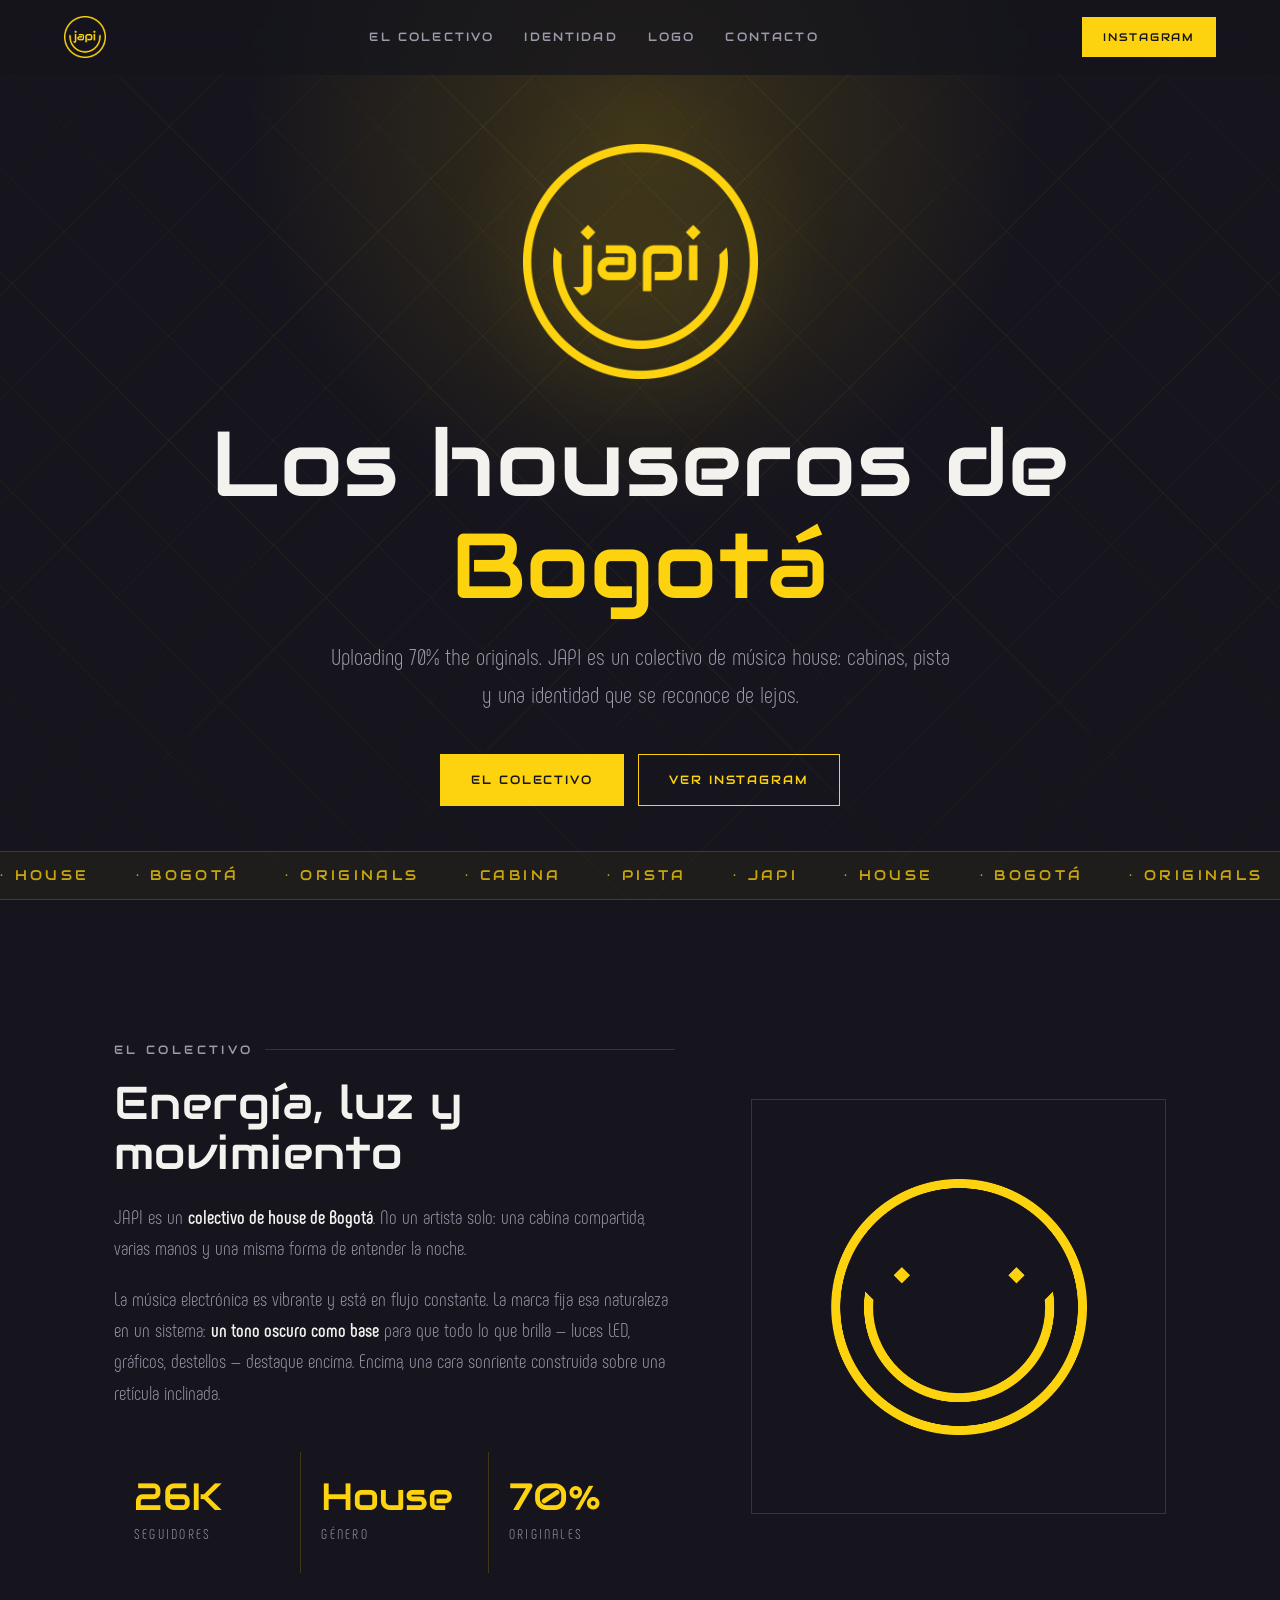
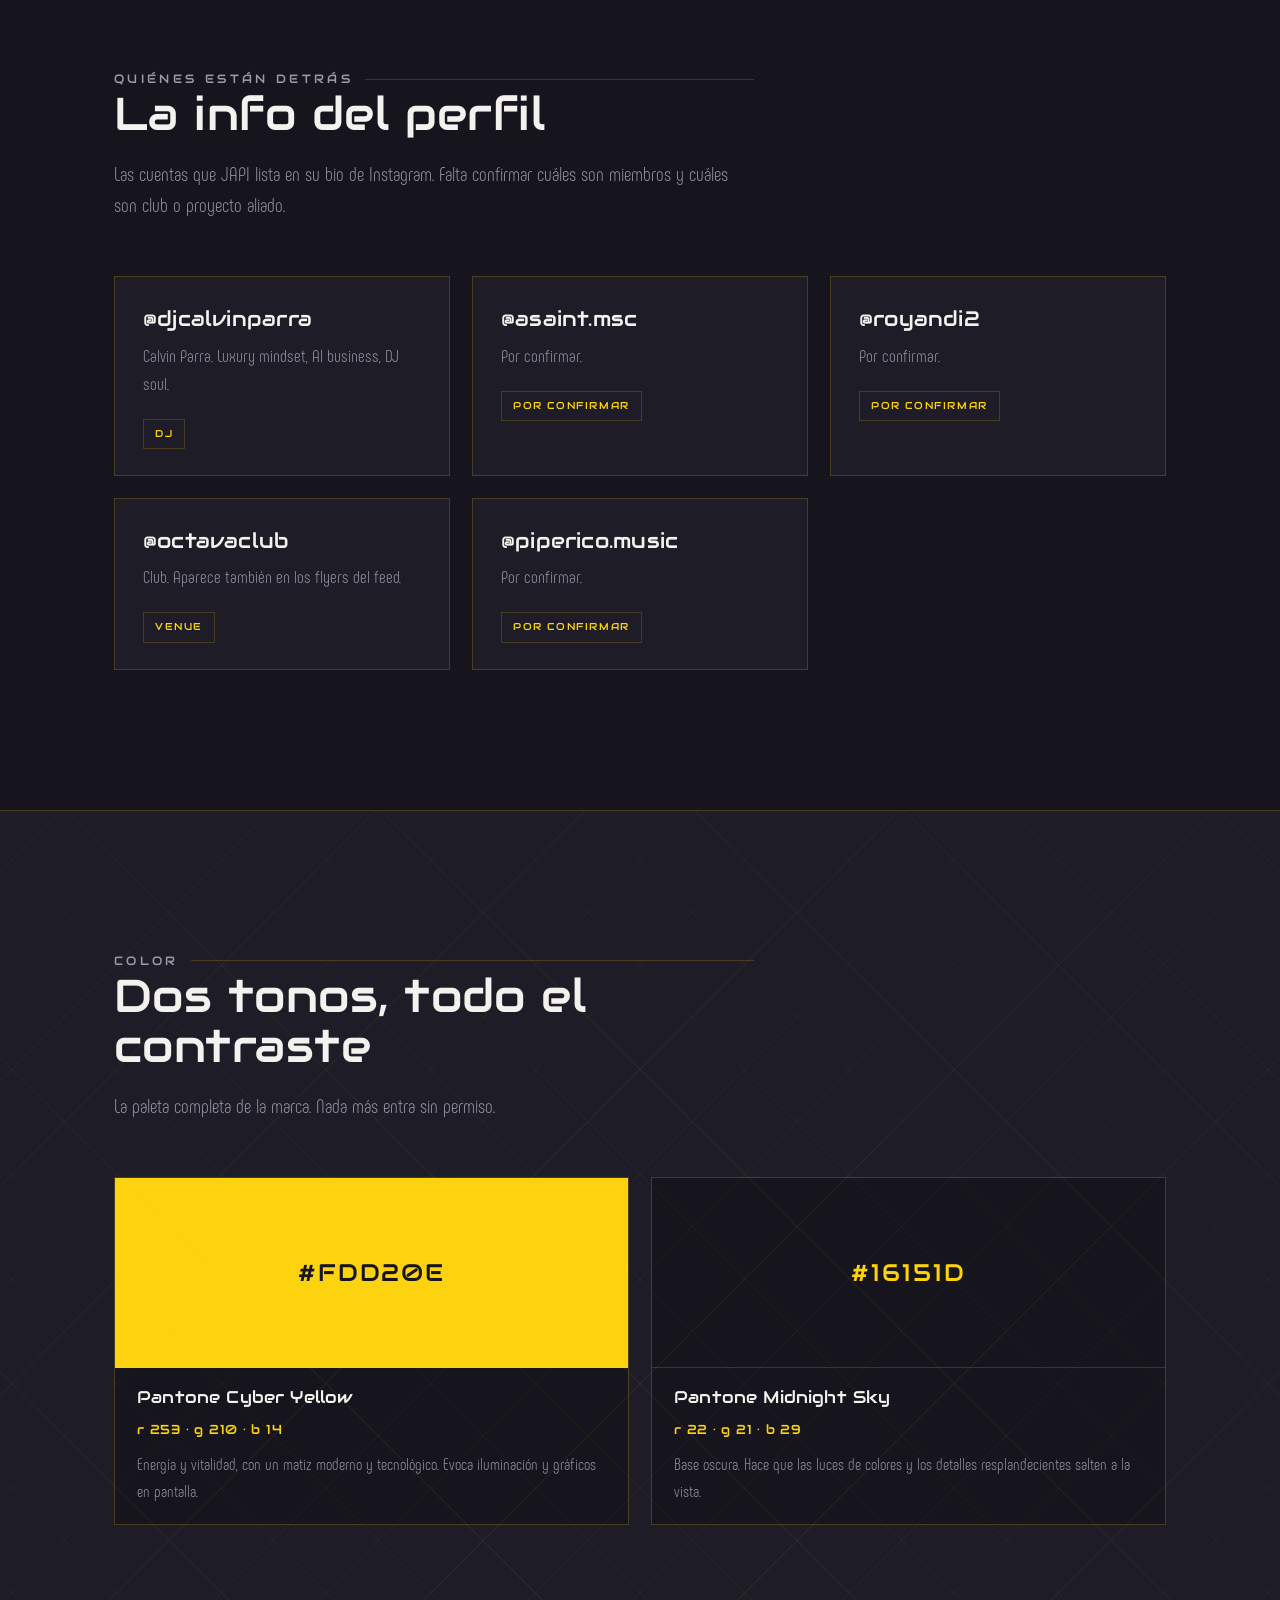
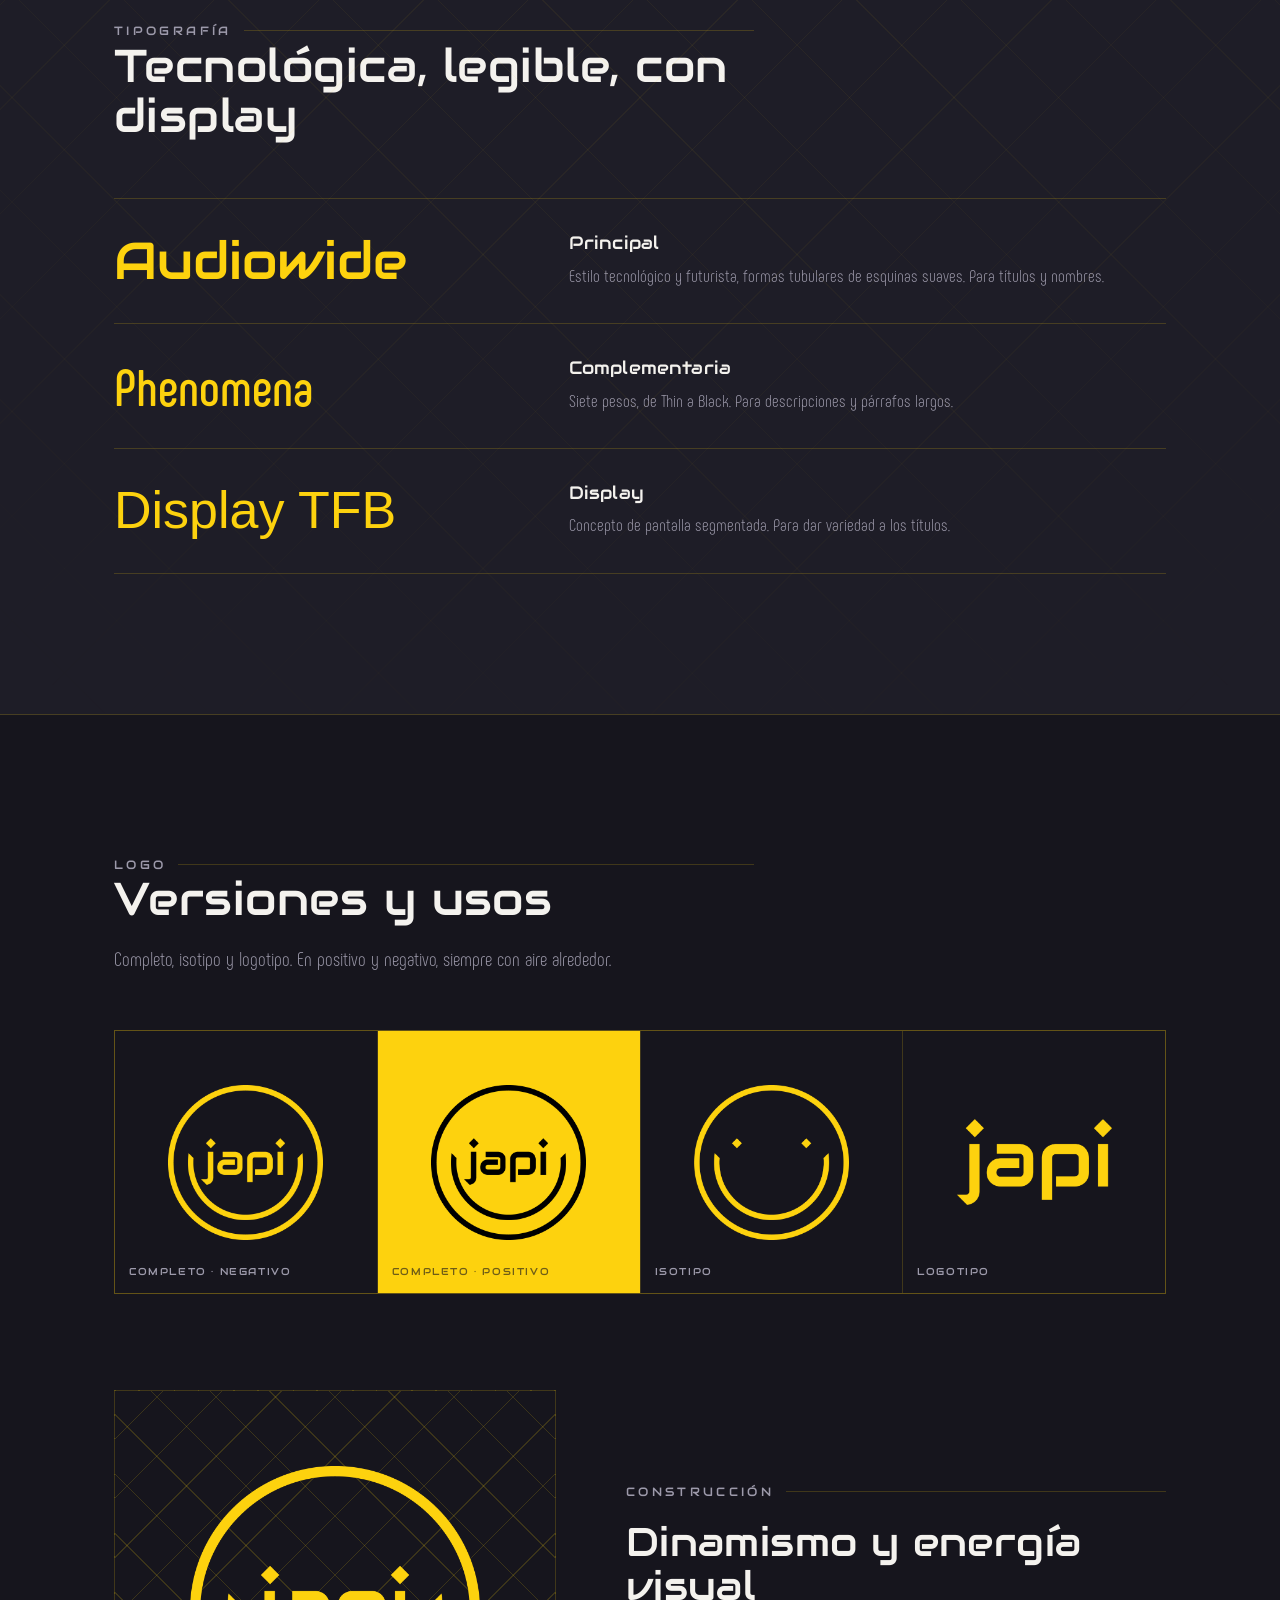
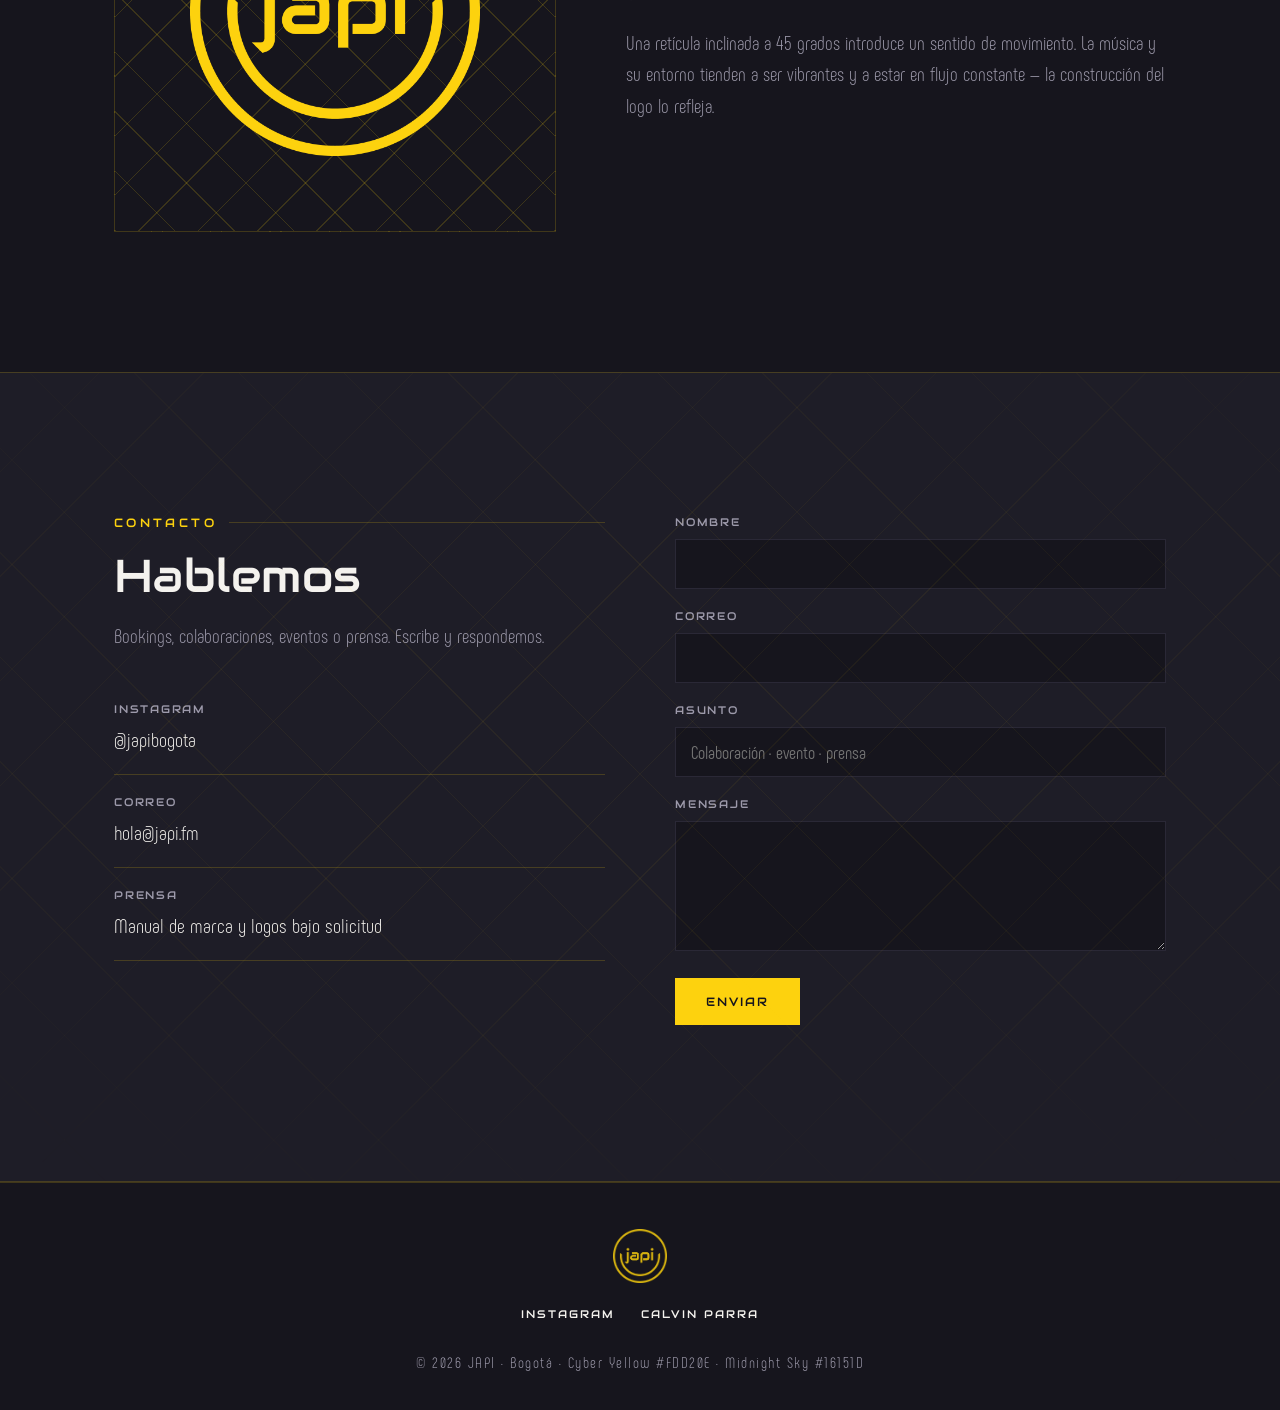
==== index.html @ d548ff66 "feat: webs de JAPI y Calvin Parra, con kit de marca JAPI: sitio del colectivo de house de Bogota, co" ====
<!DOCTYPE html>
<html lang="es">
<head>
<meta charset="utf-8">
<meta name="viewport" content="width=device-width, initial-scale=1">
<title>JAPI — los houseros de Bogotá</title>
<meta name="description" content="JAPI. Los houseros de Bogotá. Colectivo de música house: sonido, identidad y noche.">
<meta name="theme-color" content="#16151d">
<meta property="og:title" content="JAPI — los houseros de Bogotá">
<meta property="og:description" content="Colectivo de música house de Bogotá. Uploading 70% the originals.">
<meta property="og:image" content="assets/img/japi-redes.png">
<link rel="icon" href="assets/img/japi-redes.png">
<link rel="stylesheet" href="assets/css/japi.css">
</head>
<body>

<nav class="nav" id="nav">
  <a href="#top" aria-label="JAPI, inicio">
    <img src="assets/img/japi-completo-amarillo.png" alt="JAPI">
  </a>
  <ul id="menu">
    <li><a href="#colectivo">El colectivo</a></li>
    <li><a href="#identidad">Identidad</a></li>
    <li><a href="#logo">Logo</a></li>
    <li><a href="#contacto">Contacto</a></li>
  </ul>
  <a href="https://www.instagram.com/japibogota/" class="btn btn-solid" target="_blank" rel="noopener">Instagram</a>
  <button class="nav-toggle" id="navToggle" aria-label="Abrir menú" aria-expanded="false">≡</button>
</nav>

<header class="hero" id="top">
  <div class="hero-glow"></div>
  <div class="grid45"></div>
  <div class="hero-inner">
    <img class="mark" src="assets/img/japi-completo-amarillo.png" alt="Logo JAPI">
    <h1>Los houseros de <span>Bogotá</span></h1>
    <p>Uploading 70% the originals. JAPI es un colectivo de música house: cabinas, pista y una identidad que se reconoce de lejos.</p>
    <div class="hero-cta">
      <a href="#colectivo" class="btn btn-solid">El colectivo</a>
      <a href="https://www.instagram.com/japibogota/" class="btn" target="_blank" rel="noopener">Ver Instagram</a>
    </div>
  </div>
  <div class="ticker" aria-hidden="true">
    <div class="ticker-track">
      <span>· house</span><span>· bogotá</span><span>· originals</span><span>· cabina</span><span>· pista</span><span>· japi</span>
      <span>· house</span><span>· bogotá</span><span>· originals</span><span>· cabina</span><span>· pista</span><span>· japi</span>
    </div>
  </div>
</header>

<main>

<section id="colectivo">
  <div class="wrap about">
    <div class="reveal">
      <p class="eyebrow">El colectivo</p>
      <h2 style="font-size:clamp(28px,4.6vw,46px);margin-bottom:22px">Energía, luz y movimiento</h2>
      <p>JAPI es un <strong>colectivo de house de Bogotá</strong>. No un artista solo: una cabina compartida, varias manos y una misma forma de entender la noche.</p>
      <p>La música electrónica es vibrante y está en flujo constante. La marca fija esa naturaleza en un sistema: <strong>un tono oscuro como base</strong> para que todo lo que brilla — luces LED, gráficos, destellos — destaque encima. Encima, una cara sonriente construida sobre una retícula inclinada.</p>
      <div class="stats">
        <div><span class="n">26K</span><span class="l">Seguidores</span></div>
        <div><span class="n">House</span><span class="l">Género</span></div>
        <div><span class="n">70%</span><span class="l">Originales</span></div>
      </div>
    </div>
    <div class="about-visual reveal">
      <img src="assets/img/japi-cara-amarillo.png" alt="Isotipo JAPI">
    </div>
  </div>

  <div class="wrap" style="margin-top:clamp(56px,9vw,96px)">
    <div class="section-head reveal">
      <p class="eyebrow">Quiénes están detrás</p>
      <h2>La info del perfil</h2>
      <p>Las cuentas que JAPI lista en su bio de Instagram. Falta confirmar cuáles son miembros y cuáles son club o proyecto aliado.</p>
    </div>
    <div class="sets reveal">
      <a class="set-card" href="https://www.instagram.com/djcalvinparra/" target="_blank" rel="noopener">
        <h3>@djcalvinparra</h3>
        <p>Calvin Parra. Luxury mindset, AI business, DJ soul.</p>
        <div class="tags"><span class="tag">DJ</span></div>
      </a>
      <a class="set-card" href="https://www.instagram.com/asaint.msc/" target="_blank" rel="noopener">
        <h3>@asaint.msc</h3>
        <p>Por confirmar.</p>
        <div class="tags"><span class="tag">Por confirmar</span></div>
      </a>
      <a class="set-card" href="https://www.instagram.com/royandi2/" target="_blank" rel="noopener">
        <h3>@royandi2</h3>
        <p>Por confirmar.</p>
        <div class="tags"><span class="tag">Por confirmar</span></div>
      </a>
      <a class="set-card" href="https://www.instagram.com/octavaclub/" target="_blank" rel="noopener">
        <h3>@octavaclub</h3>
        <p>Club. Aparece también en los flyers del feed.</p>
        <div class="tags"><span class="tag">Venue</span></div>
      </a>
      <a class="set-card" href="https://www.instagram.com/piperico.music/" target="_blank" rel="noopener">
        <h3>@piperico.music</h3>
        <p>Por confirmar.</p>
        <div class="tags"><span class="tag">Por confirmar</span></div>
      </a>
    </div>
  </div>
</section>

<section id="identidad" class="alt">
  <div class="grid45"></div>
  <div class="wrap">
    <div class="section-head reveal">
      <p class="eyebrow">Color</p>
      <h2>Dos tonos, todo el contraste</h2>
      <p>La paleta completa de la marca. Nada más entra sin permiso.</p>
    </div>
    <div class="swatches reveal">
      <article class="swatch">
        <div class="chip" style="background:#fdd20e">
          <span style="color:#16151d">#FDD20E</span>
        </div>
        <div class="meta">
          <h3>Pantone Cyber Yellow</h3>
          <p><code>r 253 · g 210 · b 14</code></p>
          <p style="margin-top:10px">Energía y vitalidad, con un matiz moderno y tecnológico. Evoca iluminación y gráficos en pantalla.</p>
        </div>
      </article>
      <article class="swatch">
        <div class="chip" style="background:#16151d;border-bottom:1px solid rgba(253,210,14,.18)">
          <span style="color:#fdd20e">#16151D</span>
        </div>
        <div class="meta">
          <h3>Pantone Midnight Sky</h3>
          <p><code>r 22 · g 21 · b 29</code></p>
          <p style="margin-top:10px">Base oscura. Hace que las luces de colores y los detalles resplandecientes salten a la vista.</p>
        </div>
      </article>
    </div>

    <div class="section-head reveal" style="margin-top:96px">
      <p class="eyebrow">Tipografía</p>
      <h2>Tecnológica, legible, con display</h2>
    </div>
    <div class="reveal">
      <div class="type-row">
        <div class="sample f-audiowide">Audiowide</div>
        <div>
          <h3>Principal</h3>
          <p>Estilo tecnológico y futurista, formas tubulares de esquinas suaves. Para títulos y nombres.</p>
        </div>
      </div>
      <div class="type-row">
        <div class="sample f-phenomena">Phenomena</div>
        <div>
          <h3>Complementaria</h3>
          <p>Siete pesos, de Thin a Black. Para descripciones y párrafos largos.</p>
        </div>
      </div>
      <div class="type-row">
        <div class="sample f-display">Display TFB</div>
        <div>
          <h3>Display</h3>
          <p>Concepto de pantalla segmentada. Para dar variedad a los títulos.</p>
        </div>
      </div>
    </div>
  </div>
</section>

<section id="logo">
  <div class="wrap">
    <div class="section-head reveal">
      <p class="eyebrow">Logo</p>
      <h2>Versiones y usos</h2>
      <p>Completo, isotipo y logotipo. En positivo y negativo, siempre con aire alrededor.</p>
    </div>
    <div class="logos reveal">
      <div class="logo-cell"><img src="assets/img/japi-completo-amarillo.png" alt="Logo completo en amarillo"><b>Completo · negativo</b></div>
      <div class="logo-cell pos"><img src="assets/img/japi-completo-negro.png" alt="Logo completo en negro"><b>Completo · positivo</b></div>
      <div class="logo-cell"><img src="assets/img/japi-cara-amarillo.png" alt="Isotipo JAPI"><b>Isotipo</b></div>
      <div class="logo-cell"><img src="assets/img/japi-letra-amarillo.png" alt="Logotipo JAPI"><b>Logotipo</b></div>
    </div>

    <div class="build reveal" style="margin-top:96px">
      <div class="build-canvas">
        <img src="assets/img/japi-completo-amarillo.png" alt="Logo JAPI sobre la retícula de construcción">
      </div>
      <div>
        <p class="eyebrow">Construcción</p>
        <h2 style="font-size:clamp(26px,4vw,40px);margin-bottom:18px">Dinamismo y energía visual</h2>
        <p>Una retícula inclinada a 45 grados introduce un sentido de movimiento. La música y su entorno tienden a ser vibrantes y a estar en flujo constante — la construcción del logo lo refleja.</p>
      </div>
    </div>
  </div>
</section>

<section id="contacto" class="alt">
  <div class="grid45"></div>
  <div class="wrap booking">
    <div class="reveal">
      <p class="eyebrow">Contacto</p>
      <h2 style="font-size:clamp(28px,4.6vw,46px);margin-bottom:18px">Hablemos</h2>
      <p style="color:var(--text-dim)">Bookings, colaboraciones, eventos o prensa. Escribe y respondemos.</p>
      <ul class="contact-list" style="margin-top:30px">
        <li><span>Instagram</span><a href="https://www.instagram.com/japibogota/" target="_blank" rel="noopener">@japibogota</a></li>
        <li><span>Correo</span><a href="mailto:hola@japi.fm">hola@japi.fm</a></li>
        <li><span>Prensa</span><p>Manual de marca y logos bajo solicitud</p></li>
      </ul>
    </div>
    <form class="reveal" id="bookingForm" novalidate>
      <div class="field">
        <label for="n">Nombre</label>
        <input id="n" name="nombre" type="text" required>
      </div>
      <div class="field">
        <label for="e">Correo</label>
        <input id="e" name="correo" type="email" required>
      </div>
      <div class="field">
        <label for="a">Asunto</label>
        <input id="a" name="asunto" type="text" placeholder="Colaboración · evento · prensa">
      </div>
      <div class="field">
        <label for="m">Mensaje</label>
        <textarea id="m" name="mensaje"></textarea>
      </div>
      <button type="submit" class="btn btn-solid">Enviar</button>
      <p id="formNote" style="color:var(--text-dim);font-size:16px;margin-top:14px"></p>
    </form>
  </div>
</section>

</main>

<footer>
  <div class="wrap">
    <img src="assets/img/japi-completo-amarillo.png" alt="JAPI">
    <div class="socials">
      <a href="https://www.instagram.com/japibogota/" target="_blank" rel="noopener">Instagram</a>
      <a href="calvin/">Calvin Parra</a>
    </div>
    <small>© 2026 JAPI · Bogotá · Cyber Yellow #FDD20E · Midnight Sky #16151D</small>
  </div>
</footer>

<script>
const nav = document.getElementById('nav');
const menu = document.getElementById('menu');
const toggle = document.getElementById('navToggle');

addEventListener('scroll', () => {
  nav.classList.toggle('scrolled', scrollY > 20);
}, { passive: true });

toggle.addEventListener('click', () => {
  const open = menu.classList.toggle('open');
  toggle.setAttribute('aria-expanded', String(open));
});

menu.addEventListener('click', e => {
  if (e.target.tagName === 'A') {
    menu.classList.remove('open');
    toggle.setAttribute('aria-expanded', 'false');
  }
});

const io = new IntersectionObserver(entries => {
  entries.forEach(entry => {
    if (entry.isIntersecting) {
      entry.target.classList.add('in');
      io.unobserve(entry.target);
    }
  });
}, { threshold: 0.12 });

document.querySelectorAll('.reveal').forEach((el, i) => {
  el.style.transitionDelay = (i % 3) * 90 + 'ms';
  io.observe(el);
});

document.getElementById('bookingForm').addEventListener('submit', e => {
  e.preventDefault();
  document.getElementById('formNote').textContent =
    'El formulario todavía no está conectado a un backend.';
});
</script>

</body>
</html>
---- assets/css/japi.css ----
@font-face {
  font-family: "Audiowide";
  src: url("../fonts/Audiowide-Regular.ttf") format("truetype");
  font-weight: 400;
  font-display: swap;
}
@font-face {
  font-family: "Phenomena";
  src: url("../fonts/Phenomena-Light.otf") format("opentype");
  font-weight: 300;
  font-display: swap;
}
@font-face {
  font-family: "Phenomena";
  src: url("../fonts/Phenomena-Regular.otf") format("opentype");
  font-weight: 400;
  font-display: swap;
}
@font-face {
  font-family: "Phenomena";
  src: url("../fonts/Phenomena-Bold.otf") format("opentype");
  font-weight: 700;
  font-display: swap;
}
@font-face {
  font-family: "Phenomena";
  src: url("../fonts/Phenomena-Black.otf") format("opentype");
  font-weight: 900;
  font-display: swap;
}
@font-face {
  font-family: "Display TFB";
  src: url("../fonts/digital display tfb.ttf") format("truetype");
  font-weight: 400;
  font-display: swap;
}

:root {
  --yellow: #fdd20e;
  --yellow-dim: #c9a70b;
  --midnight: #16151d;
  --midnight-2: #1e1d27;
  --midnight-3: #2a2836;
  --line: rgba(253, 210, 14, 0.18);
  --text: #f4f2ee;
  --text-dim: #9d9aab;
  --maxw: 1180px;
  --gut: clamp(20px, 5vw, 64px);
}

*,
*::before,
*::after {
  box-sizing: border-box;
}

html {
  scroll-behavior: smooth;
}

body {
  margin: 0;
  background: var(--midnight);
  color: var(--text);
  font-family: "Phenomena", system-ui, sans-serif;
  font-weight: 300;
  font-size: 19px;
  line-height: 1.65;
  -webkit-font-smoothing: antialiased;
  overflow-x: hidden;
}

h1,
h2,
h3,
.mono {
  font-family: "Audiowide", system-ui, sans-serif;
  font-weight: 400;
  letter-spacing: 0.01em;
  line-height: 1.1;
  margin: 0;
}

a {
  color: inherit;
  text-decoration: none;
}

img {
  max-width: 100%;
  display: block;
}

.wrap {
  max-width: var(--maxw);
  margin-inline: auto;
  padding-inline: var(--gut);
}

.eyebrow {
  font-family: "Audiowide", sans-serif;
  font-size: 12px;
  letter-spacing: 0.28em;
  text-transform: uppercase;
  color: var(--yellow);
  margin: 0 0 18px;
  display: flex;
  align-items: center;
  gap: 12px;
}

.eyebrow::after {
  content: "";
  flex: 1;
  height: 1px;
  background: var(--line);
}

/* --- retícula a 45°, del manual de marca --- */
.grid45 {
  position: absolute;
  inset: 0;
  pointer-events: none;
  background-image: repeating-linear-gradient(
      45deg,
      rgba(253, 210, 14, 0.05) 0 1px,
      transparent 1px 74px
    ),
    repeating-linear-gradient(
      -45deg,
      rgba(253, 210, 14, 0.05) 0 1px,
      transparent 1px 74px
    );
  mask-image: radial-gradient(ellipse 90% 70% at 50% 40%, #000 30%, transparent 100%);
}

/* --- nav --- */
.nav {
  position: fixed;
  top: 0;
  left: 0;
  right: 0;
  z-index: 50;
  display: flex;
  align-items: center;
  justify-content: space-between;
  gap: 24px;
  padding: 16px var(--gut);
  background: rgba(22, 21, 29, 0.72);
  backdrop-filter: blur(14px);
  border-bottom: 1px solid transparent;
  transition: border-color 0.3s, background 0.3s;
}

.nav.scrolled {
  border-bottom-color: var(--line);
  background: rgba(22, 21, 29, 0.92);
}

.nav img {
  height: 42px;
  width: auto;
}

.nav ul {
  display: flex;
  gap: 30px;
  list-style: none;
  margin: 0;
  padding: 0;
  font-family: "Audiowide", sans-serif;
  font-size: 12px;
  letter-spacing: 0.18em;
  text-transform: uppercase;
}

.nav ul a {
  color: var(--text-dim);
  padding: 6px 0;
  border-bottom: 1px solid transparent;
  transition: color 0.2s, border-color 0.2s;
}

.nav ul a:hover {
  color: var(--yellow);
  border-bottom-color: var(--yellow);
}

.nav .btn {
  padding: 10px 20px;
  font-size: 11px;
}

.nav-toggle {
  display: none;
  background: none;
  border: 1px solid var(--line);
  color: var(--yellow);
  width: 42px;
  height: 42px;
  border-radius: 2px;
  font-size: 18px;
  cursor: pointer;
}

/* --- botones --- */
.btn {
  display: inline-block;
  font-family: "Audiowide", sans-serif;
  font-size: 12px;
  letter-spacing: 0.16em;
  text-transform: uppercase;
  padding: 15px 30px;
  border: 1px solid var(--yellow);
  color: var(--yellow);
  background: transparent;
  cursor: pointer;
  transition: background 0.22s, color 0.22s;
}

.btn:hover {
  background: var(--yellow);
  color: var(--midnight);
}

.btn-solid {
  background: var(--yellow);
  color: var(--midnight);
}

.btn-solid:hover {
  background: transparent;
  color: var(--yellow);
}

/* --- hero --- */
.hero {
  position: relative;
  min-height: 100svh;
  display: grid;
  place-items: center;
  text-align: center;
  padding: 140px var(--gut) 90px;
  overflow: hidden;
}

.hero-glow {
  position: absolute;
  width: 900px;
  height: 900px;
  top: -320px;
  left: 50%;
  transform: translateX(-50%);
  background: radial-gradient(circle, rgba(253, 210, 14, 0.16), transparent 62%);
  pointer-events: none;
}

.hero-inner {
  position: relative;
  max-width: 900px;
}

.hero img.mark {
  width: clamp(150px, 24vw, 235px);
  margin: 0 auto 34px;
  filter: drop-shadow(0 0 46px rgba(253, 210, 14, 0.35));
}

.hero h1 {
  font-size: clamp(38px, 8.5vw, 92px);
  margin-bottom: 22px;
}

.hero h1 span {
  color: var(--yellow);
}

.hero p {
  color: var(--text-dim);
  font-size: clamp(18px, 2.2vw, 23px);
  max-width: 620px;
  margin: 0 auto 40px;
}

.hero-cta {
  display: flex;
  gap: 14px;
  justify-content: center;
  flex-wrap: wrap;
}

.ticker {
  position: absolute;
  bottom: 0;
  left: 0;
  right: 0;
  border-top: 1px solid var(--line);
  border-bottom: 1px solid var(--line);
  background: rgba(253, 210, 14, 0.04);
  overflow: hidden;
  padding: 12px 0;
}

.ticker-track {
  display: flex;
  gap: 46px;
  width: max-content;
  animation: slide 26s linear infinite;
  font-family: "Display TFB", "Audiowide", sans-serif;
  font-size: 14px;
  letter-spacing: 0.24em;
  text-transform: uppercase;
  color: var(--yellow-dim);
  white-space: nowrap;
}

@keyframes slide {
  to {
    transform: translateX(-50%);
  }
}

@media (prefers-reduced-motion: reduce) {
  .ticker-track {
    animation: none;
  }
}

/* --- secciones --- */
section {
  position: relative;
  padding: clamp(80px, 12vw, 140px) 0;
}

.section-head {
  max-width: 640px;
  margin-bottom: 56px;
}

.section-head h2 {
  font-size: clamp(28px, 4.6vw, 46px);
  margin-bottom: 18px;
}

.section-head p {
  color: var(--text-dim);
  margin: 0;
}

.alt {
  background: var(--midnight-2);
  border-block: 1px solid var(--line);
}

/* --- sobre --- */
.about {
  display: grid;
  grid-template-columns: 1.15fr 0.85fr;
  gap: clamp(32px, 6vw, 76px);
  align-items: center;
}

.about p {
  color: var(--text-dim);
}

.about p strong {
  color: var(--text);
  font-weight: 700;
}

.about-visual {
  position: relative;
  aspect-ratio: 1;
  display: grid;
  place-items: center;
  border: 1px solid var(--line);
}

.about-visual img {
  width: 62%;
  animation: spin 34s linear infinite;
}

@keyframes spin {
  to {
    transform: rotate(360deg);
  }
}

@media (prefers-reduced-motion: reduce) {
  .about-visual img {
    animation: none;
  }
}

.stats {
  display: grid;
  grid-template-columns: repeat(3, 1fr);
  gap: 1px;
  background: var(--line);
  margin-top: 44px;
}

.stats div {
  background: var(--midnight);
  padding: 26px 20px;
}

.stats .n {
  font-family: "Audiowide", sans-serif;
  font-size: clamp(26px, 4vw, 38px);
  color: var(--yellow);
  display: block;
  line-height: 1;
}

.stats .l {
  font-size: 14px;
  letter-spacing: 0.16em;
  text-transform: uppercase;
  color: var(--text-dim);
}

/* --- sets --- */
.sets {
  display: grid;
  grid-template-columns: repeat(auto-fit, minmax(280px, 1fr));
  gap: 22px;
}

.set-card {
  display: block;
  position: relative;
  border: 1px solid var(--line);
  background: var(--midnight-2);
  padding: 30px 28px 26px;
  overflow: hidden;
  transition: transform 0.25s, border-color 0.25s;
}

.set-card:hover {
  transform: translateY(-6px);
  border-color: var(--yellow);
}

.set-card .num {
  font-family: "Display TFB", "Audiowide", sans-serif;
  font-size: 62px;
  color: rgba(253, 210, 14, 0.14);
  position: absolute;
  top: 8px;
  right: 18px;
  line-height: 1;
}

.set-card h3 {
  font-size: 21px;
  margin-bottom: 10px;
}

.set-card p {
  color: var(--text-dim);
  font-size: 17px;
  margin: 0 0 22px;
}

.tags {
  display: flex;
  gap: 8px;
  flex-wrap: wrap;
}

.tag {
  font-family: "Audiowide", sans-serif;
  font-size: 10px;
  letter-spacing: 0.16em;
  text-transform: uppercase;
  color: var(--yellow);
  border: 1px solid var(--line);
  padding: 6px 11px;
}

/* --- fechas --- */
.date-row {
  display: grid;
  grid-template-columns: 120px 1fr auto;
  gap: 28px;
  align-items: center;
  padding: 26px 0;
  border-bottom: 1px solid var(--line);
  transition: padding-inline 0.25s, background 0.25s;
}

.date-row:first-child {
  border-top: 1px solid var(--line);
}

.date-row:hover {
  background: rgba(253, 210, 14, 0.04);
  padding-inline: 14px;
}

.date-when {
  font-family: "Audiowide", sans-serif;
  color: var(--yellow);
  font-size: 15px;
  letter-spacing: 0.08em;
}

.date-what h3 {
  font-size: 20px;
  margin-bottom: 5px;
}

.date-what span {
  color: var(--text-dim);
  font-size: 16px;
  letter-spacing: 0.08em;
  text-transform: uppercase;
}

.sold {
  font-family: "Audiowide", sans-serif;
  font-size: 11px;
  letter-spacing: 0.14em;
  text-transform: uppercase;
  color: var(--text-dim);
  border: 1px solid var(--midnight-3);
  padding: 12px 20px;
}

/* --- swatches de color --- */
.swatches {
  display: grid;
  grid-template-columns: repeat(auto-fit, minmax(260px, 1fr));
  gap: 22px;
}

.swatch {
  border: 1px solid var(--line);
  padding: 0;
  overflow: hidden;
}

.swatch .chip {
  height: 190px;
  display: grid;
  place-items: center;
}

.swatch .chip span {
  font-family: "Audiowide", sans-serif;
  font-size: 24px;
  letter-spacing: 0.08em;
}

.swatch .meta {
  padding: 20px 22px;
  background: var(--midnight);
}

.swatch .meta h3 {
  font-size: 17px;
  margin-bottom: 8px;
}

.swatch .meta p {
  color: var(--text-dim);
  font-size: 16px;
  margin: 0;
}

.swatch .meta code {
  font-family: "Audiowide", monospace;
  font-size: 13px;
  color: var(--yellow);
  letter-spacing: 0.06em;
}

/* --- tipografías --- */
.type-row {
  display: grid;
  grid-template-columns: 1fr 1.4fr;
  gap: 28px;
  align-items: center;
  padding: 34px 0;
  border-bottom: 1px solid var(--line);
}

.type-row:first-child {
  border-top: 1px solid var(--line);
}

.type-row .sample {
  font-size: clamp(30px, 5vw, 52px);
  line-height: 1.05;
  color: var(--yellow);
  word-break: break-word;
}

.f-audiowide {
  font-family: "Audiowide", sans-serif;
}

.f-phenomena {
  font-family: "Phenomena", sans-serif;
  font-weight: 700;
}

.f-display {
  font-family: "Display TFB", sans-serif;
}

.type-row h3 {
  font-size: 18px;
  margin-bottom: 8px;
}

.type-row p {
  color: var(--text-dim);
  font-size: 17px;
  margin: 0;
}

/* --- versiones del logo --- */
.logos {
  display: grid;
  grid-template-columns: repeat(auto-fit, minmax(200px, 1fr));
  gap: 1px;
  background: var(--line);
  border: 1px solid var(--line);
}

.logo-cell {
  background: var(--midnight);
  aspect-ratio: 1;
  display: grid;
  place-items: center;
  padding: 34px;
  position: relative;
}

.logo-cell.pos {
  background: var(--yellow);
}

.logo-cell img {
  width: 100%;
  max-width: 155px;
}

.logo-cell b {
  position: absolute;
  bottom: 12px;
  left: 14px;
  font-family: "Audiowide", sans-serif;
  font-weight: 400;
  font-size: 10px;
  letter-spacing: 0.16em;
  text-transform: uppercase;
  color: var(--text-dim);
}

.logo-cell.pos b {
  color: rgba(22, 21, 29, 0.62);
}

/* --- construcción 45° --- */
.build {
  display: grid;
  grid-template-columns: 0.9fr 1.1fr;
  gap: clamp(32px, 6vw, 70px);
  align-items: center;
}

.build-canvas {
  position: relative;
  aspect-ratio: 1;
  border: 1px solid var(--line);
  display: grid;
  place-items: center;
  background-image: repeating-linear-gradient(
      45deg,
      rgba(253, 210, 14, 0.16) 0 1px,
      transparent 1px 42px
    ),
    repeating-linear-gradient(
      -45deg,
      rgba(253, 210, 14, 0.16) 0 1px,
      transparent 1px 42px
    );
}

.build-canvas img {
  width: 66%;
}

.build p {
  color: var(--text-dim);
}

/* --- booking --- */
.booking {
  display: grid;
  grid-template-columns: 1fr 1fr;
  gap: clamp(32px, 6vw, 70px);
  align-items: start;
}

.field {
  margin-bottom: 18px;
}

.field label {
  display: block;
  font-family: "Audiowide", sans-serif;
  font-size: 11px;
  letter-spacing: 0.16em;
  text-transform: uppercase;
  color: var(--text-dim);
  margin-bottom: 8px;
}

.field input,
.field textarea {
  width: 100%;
  background: var(--midnight);
  border: 1px solid var(--midnight-3);
  color: var(--text);
  font-family: inherit;
  font-size: 18px;
  padding: 13px 15px;
  border-radius: 0;
  transition: border-color 0.2s;
}

.field input:focus,
.field textarea:focus {
  outline: none;
  border-color: var(--yellow);
}

.field textarea {
  min-height: 130px;
  resize: vertical;
}

.contact-list {
  list-style: none;
  padding: 0;
  margin: 0;
}

.contact-list li {
  padding: 18px 0;
  border-bottom: 1px solid var(--line);
}

.contact-list span {
  display: block;
  font-family: "Audiowide", sans-serif;
  font-size: 11px;
  letter-spacing: 0.16em;
  text-transform: uppercase;
  color: var(--text-dim);
  margin-bottom: 5px;
}

.contact-list a,
.contact-list p {
  font-size: 20px;
  margin: 0;
  color: var(--text);
}

.contact-list a:hover {
  color: var(--yellow);
}

/* --- footer --- */
footer {
  border-top: 1px solid var(--line);
  padding: 46px 0 34px;
  text-align: center;
}

footer img {
  height: 54px;
  width: auto;
  margin: 0 auto 22px;
  opacity: 0.85;
}

.socials {
  display: flex;
  justify-content: center;
  gap: 26px;
  font-family: "Audiowide", sans-serif;
  font-size: 11px;
  letter-spacing: 0.18em;
  text-transform: uppercase;
  margin-bottom: 22px;
}

.socials a:hover {
  color: var(--yellow);
}

footer small {
  color: var(--text-dim);
  font-size: 15px;
  letter-spacing: 0.1em;
}

/* --- reveal --- */
.reveal {
  opacity: 0;
  transform: translateY(26px);
  transition: opacity 0.7s ease, transform 0.7s ease;
}

.reveal.in {
  opacity: 1;
  transform: none;
}

@media (prefers-reduced-motion: reduce) {
  .reveal {
    opacity: 1;
    transform: none;
    transition: none;
  }
}

/* --- responsive --- */
@media (max-width: 900px) {
  .about,
  .booking {
    grid-template-columns: 1fr;
  }

  .about-visual {
    order: -1;
    max-width: 320px;
    margin-inline: auto;
  }

  .nav-toggle {
    display: block;
  }

  .nav ul {
    position: absolute;
    top: 100%;
    left: 0;
    right: 0;
    flex-direction: column;
    gap: 0;
    background: rgba(22, 21, 29, 0.97);
    border-bottom: 1px solid var(--line);
    padding: 10px var(--gut) 22px;
    display: none;
  }

  .nav ul.open {
    display: flex;
  }

  .nav ul a {
    display: block;
    padding: 14px 0;
  }

  .nav .btn {
    display: none;
  }

  .date-row {
    grid-template-columns: 1fr;
    gap: 10px;
  }

  .sold {
    justify-self: start;
  }
}
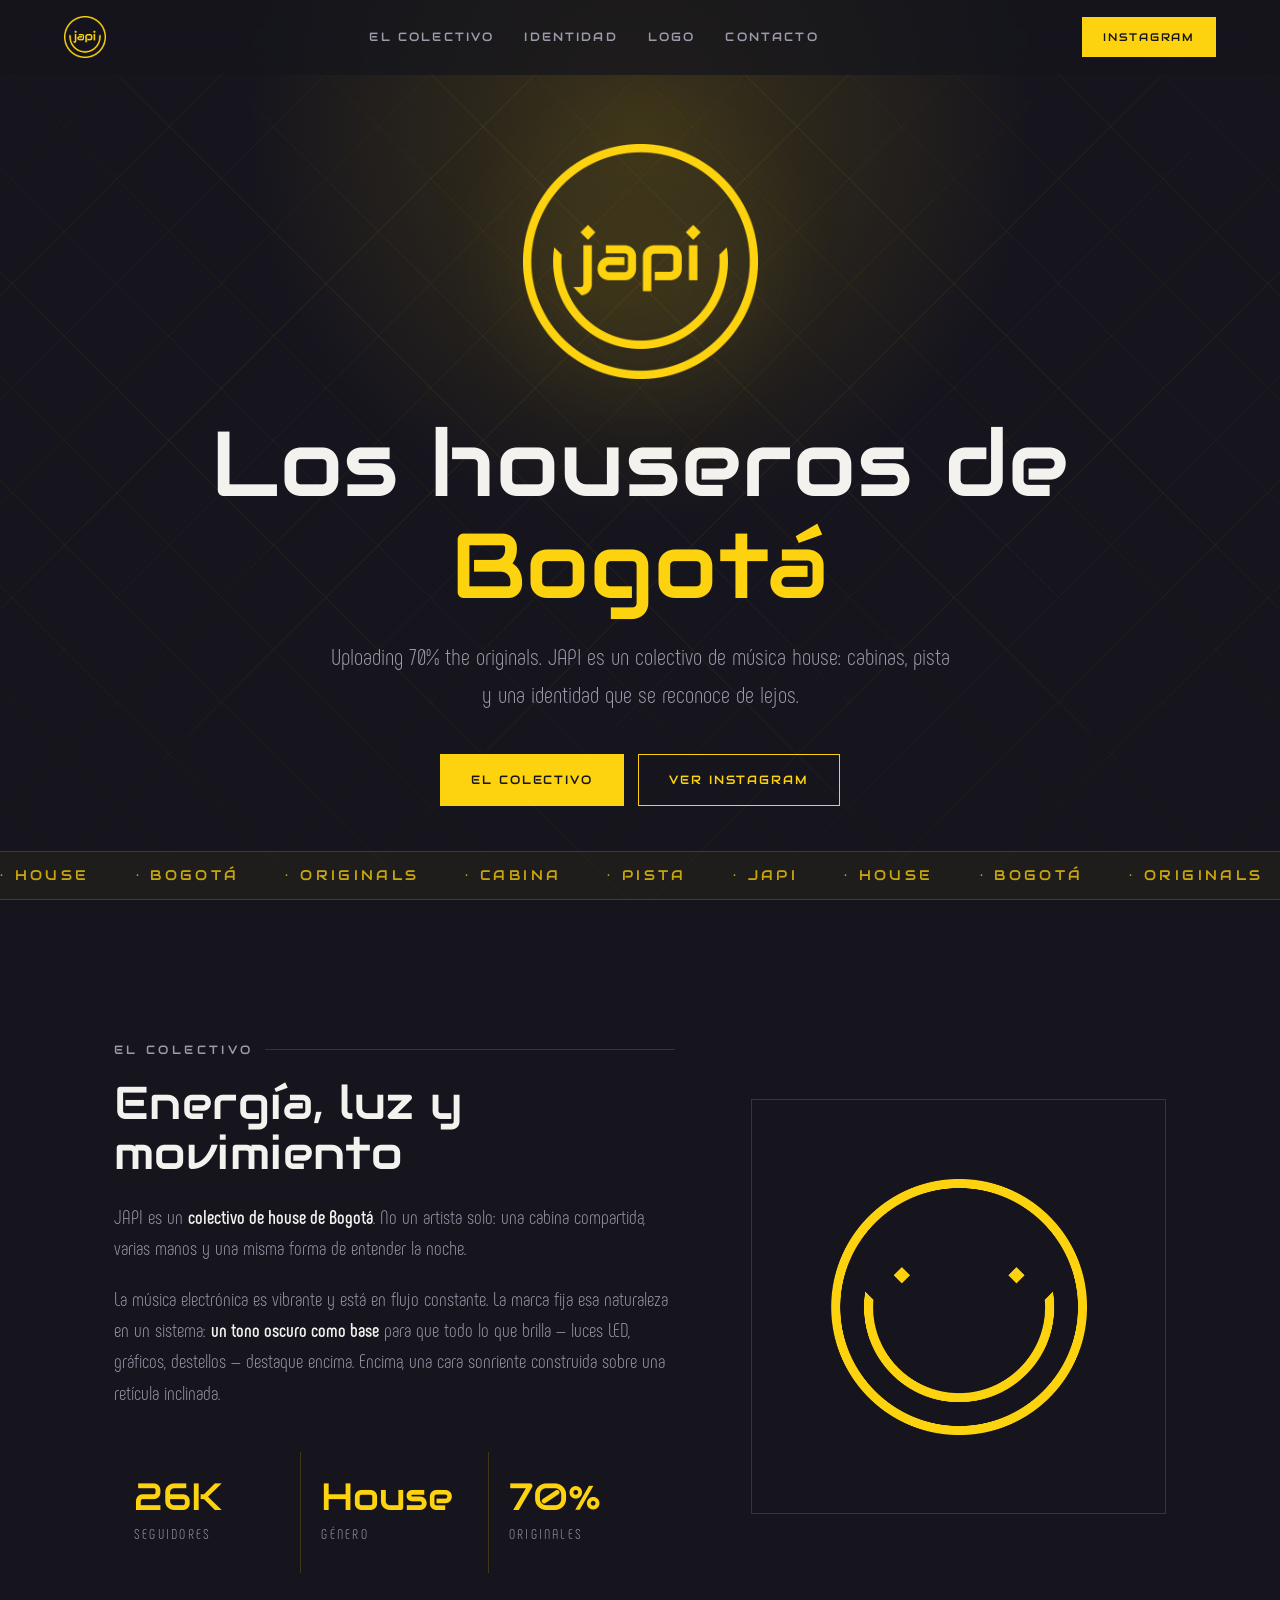
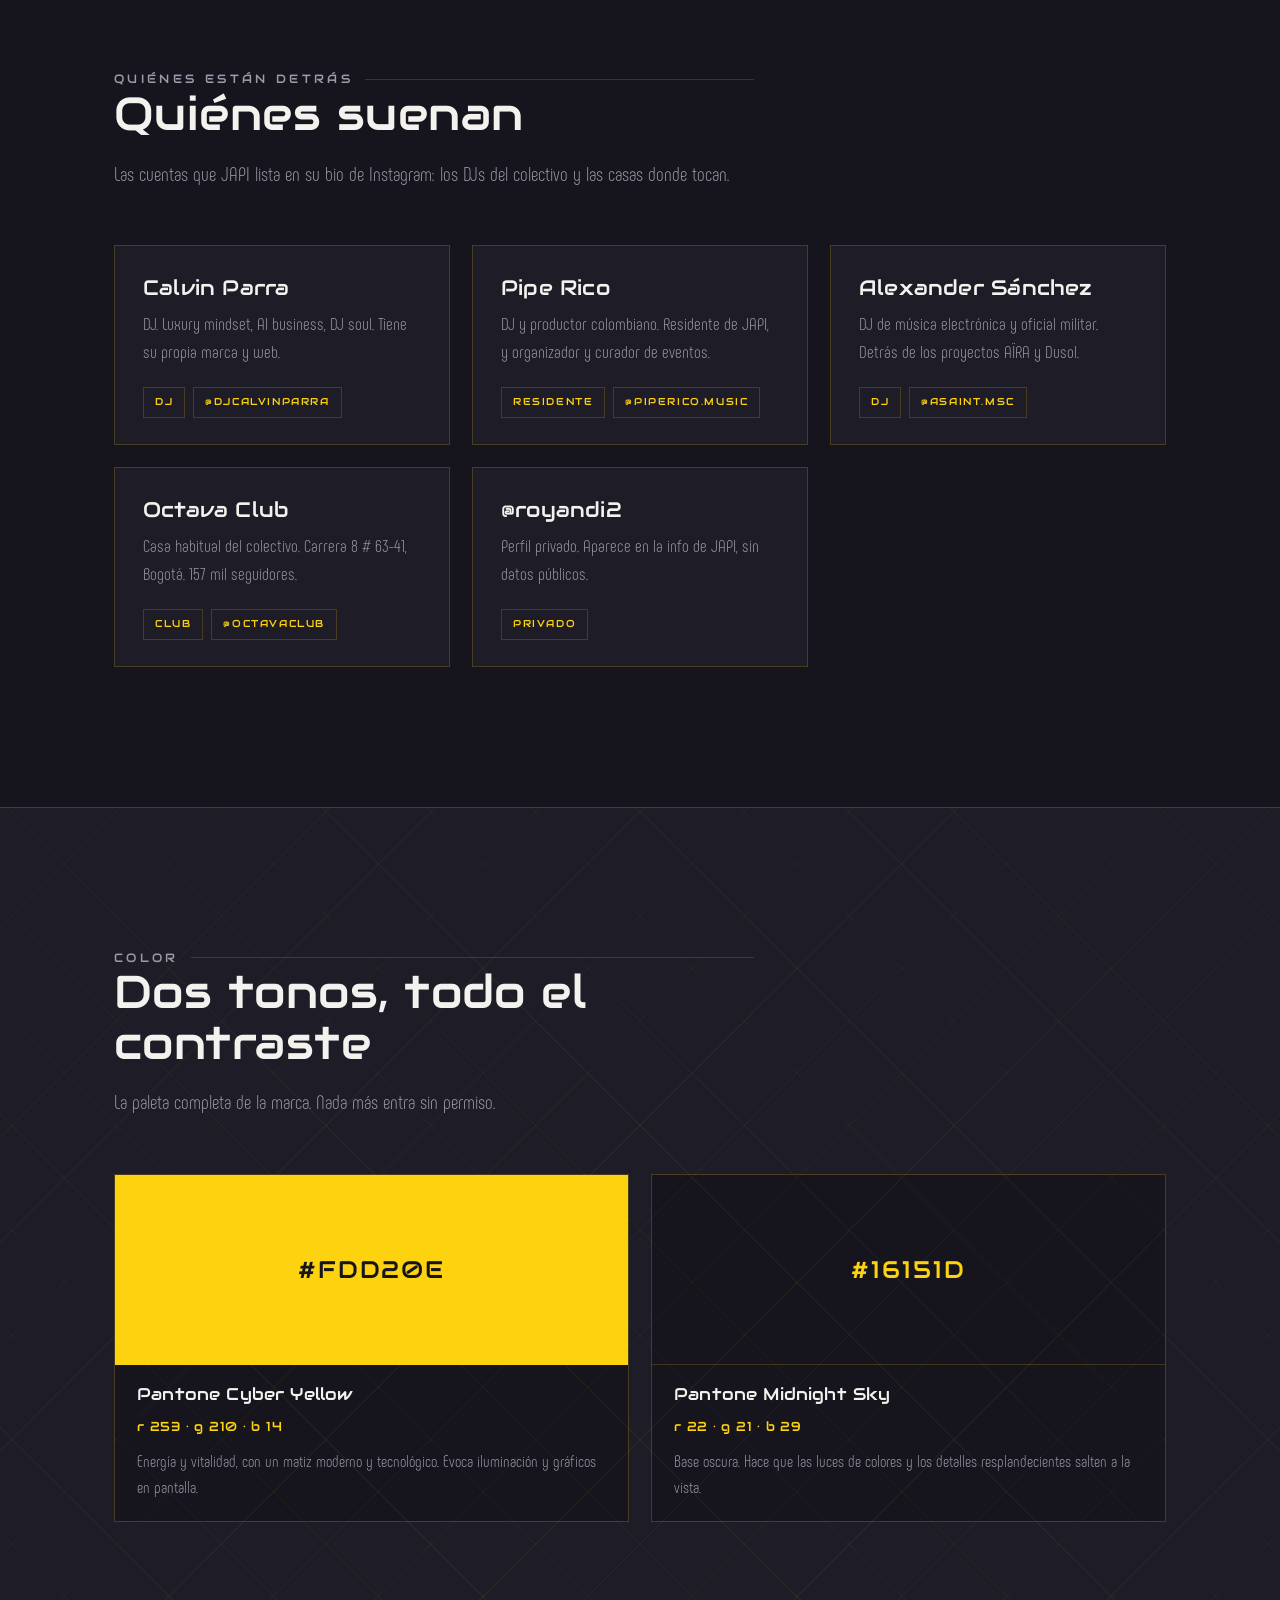
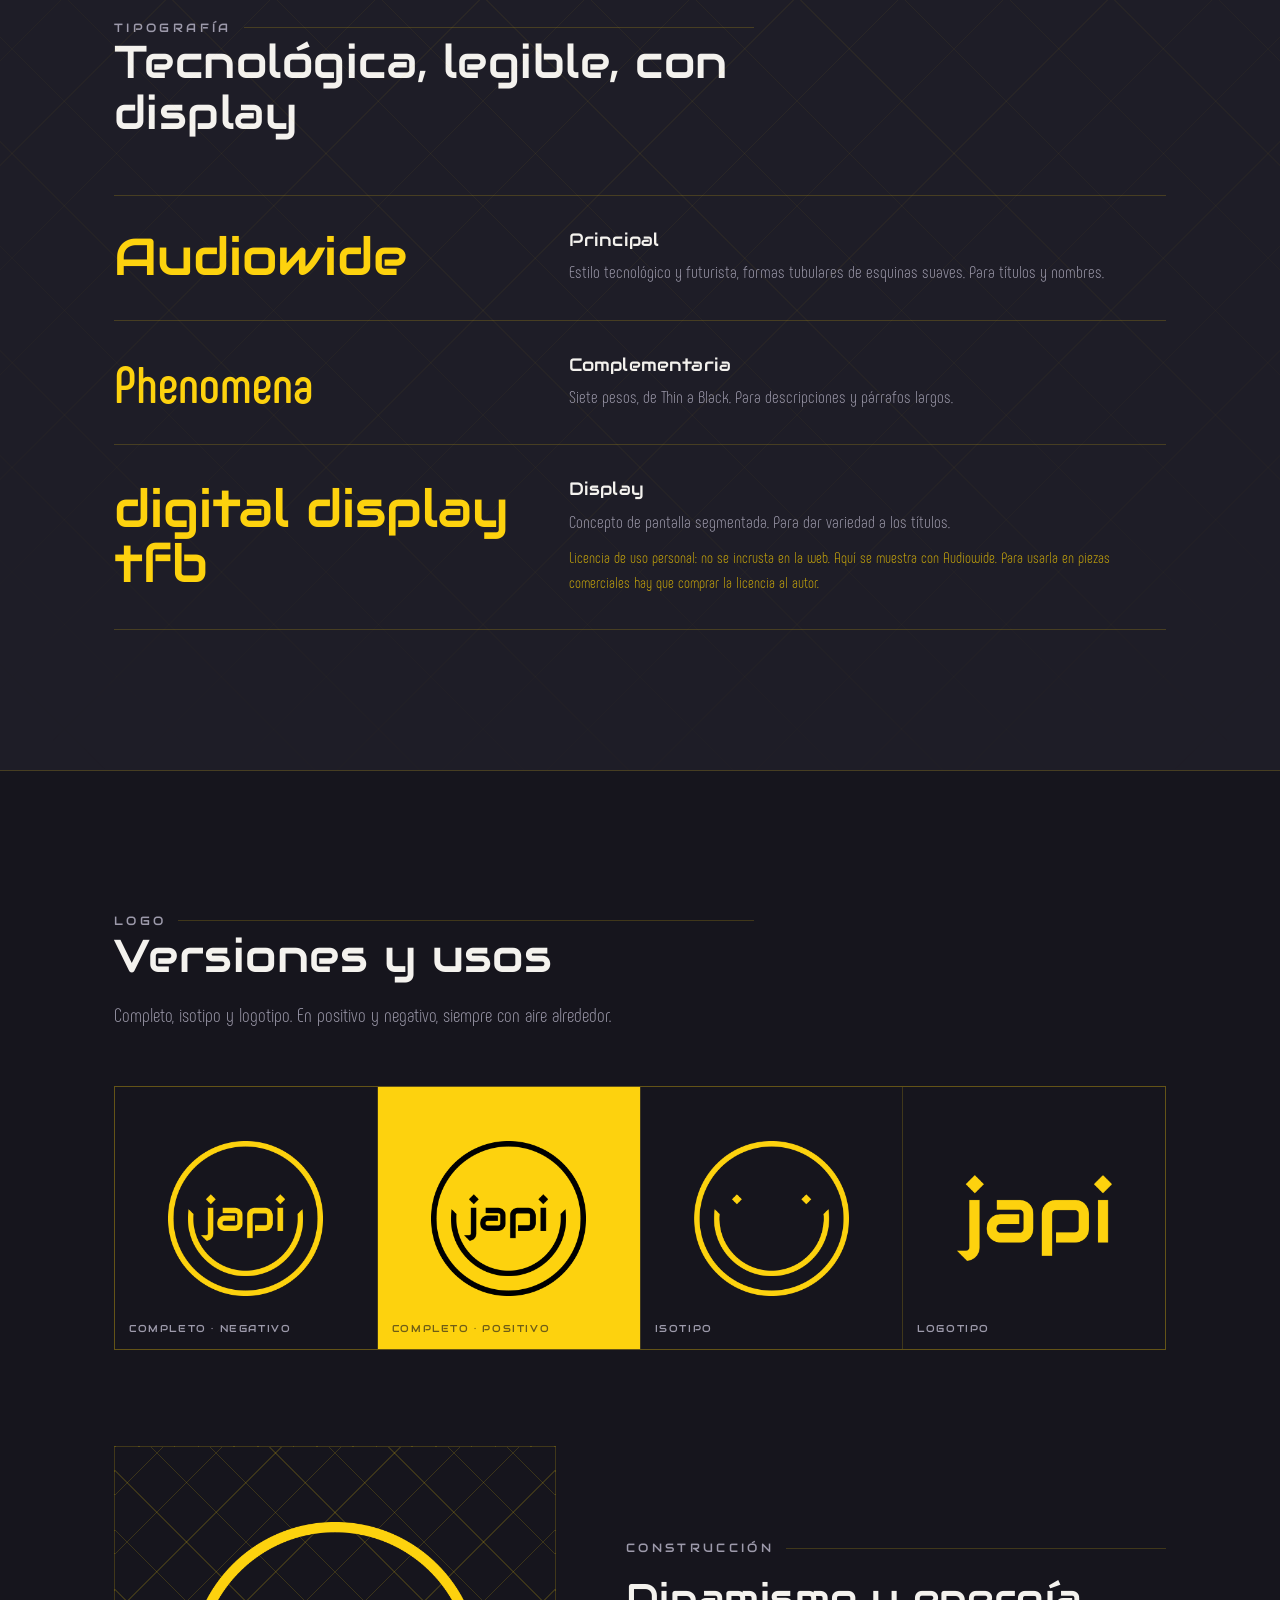
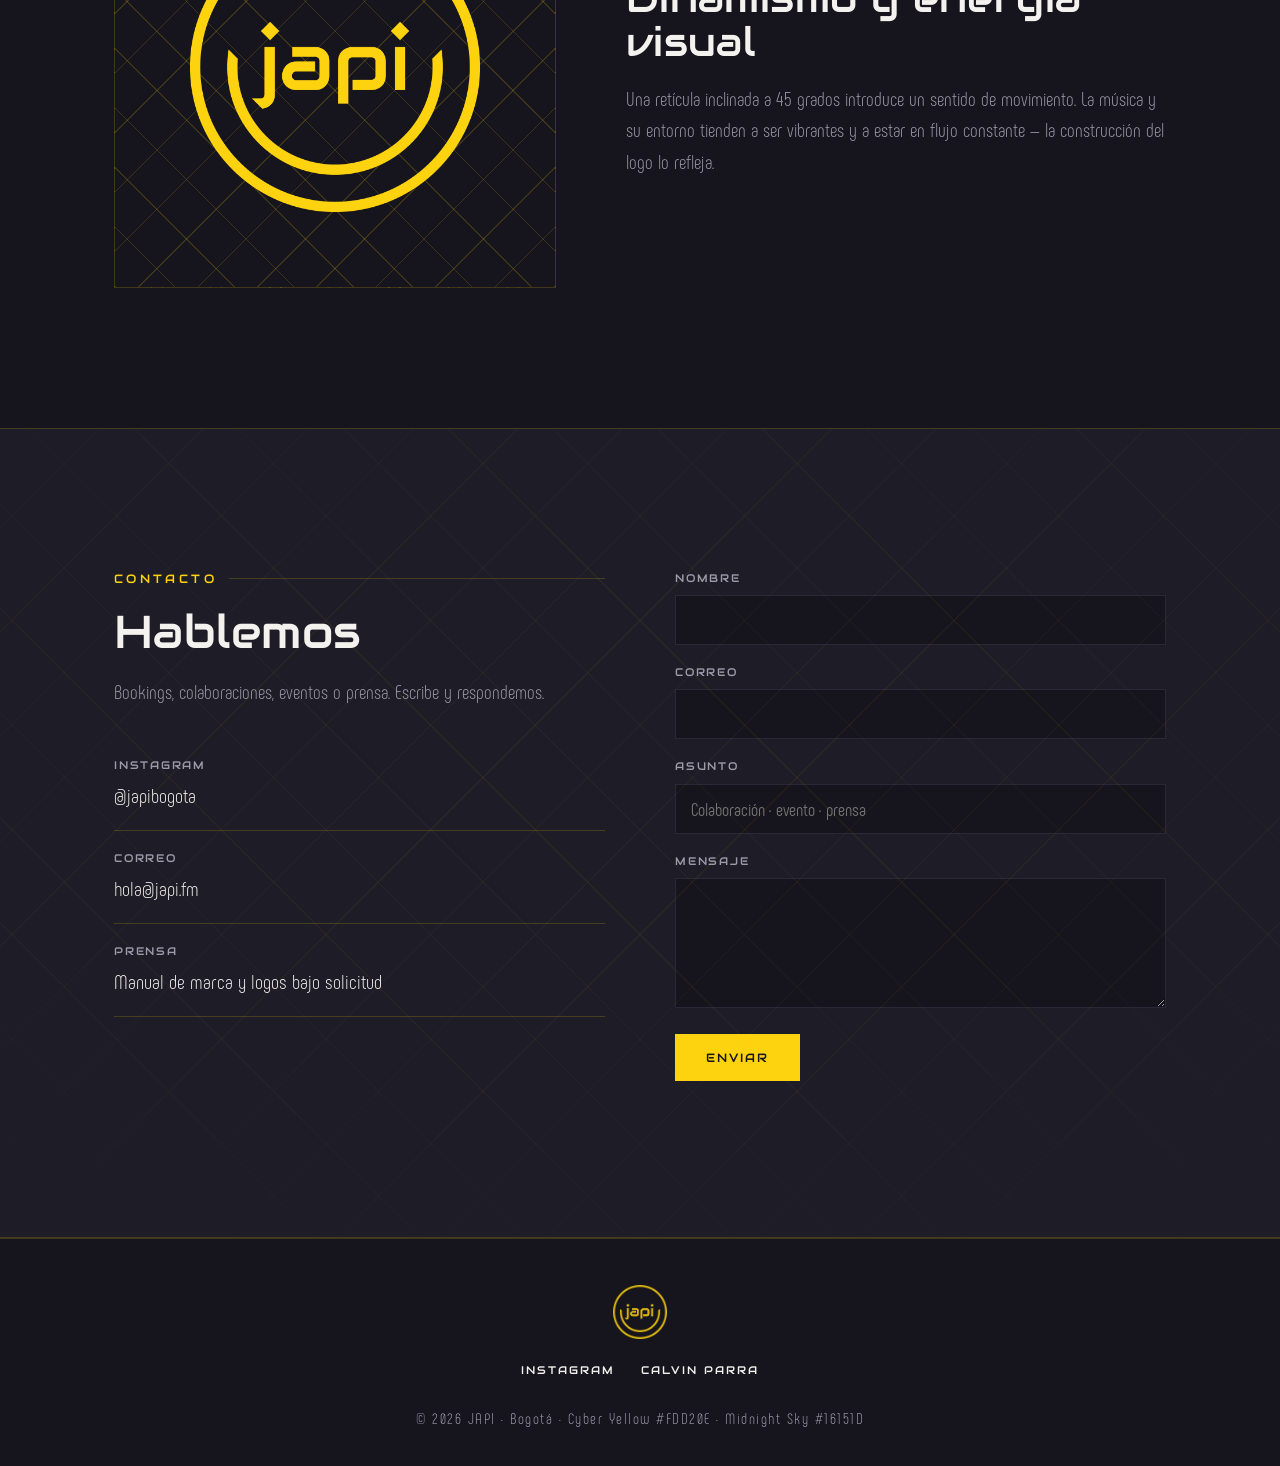
==== commit 247da38d: "fix: datos reales del colectivo, formularios vivos y licencias de fuentes Sustituye los "por confirm" ====
--- a/index.html
+++ b/index.html
@@ -10,7 +10,7 @@
 <meta property="og:description" content="Colectivo de música house de Bogotá. Uploading 70% the originals.">
 <meta property="og:image" content="assets/img/japi-redes.png">
 <link rel="icon" href="assets/img/japi-redes.png">
-<link rel="stylesheet" href="assets/css/japi.css">
+<link rel="stylesheet" href="assets/css/japi.css?v=2">
 </head>
 <body>
 
@@ -71,34 +71,34 @@
   <div class="wrap" style="margin-top:clamp(56px,9vw,96px)">
     <div class="section-head reveal">
       <p class="eyebrow">Quiénes están detrás</p>
-      <h2>La info del perfil</h2>
-      <p>Las cuentas que JAPI lista en su bio de Instagram. Falta confirmar cuáles son miembros y cuáles son club o proyecto aliado.</p>
+      <h2>Quiénes suenan</h2>
+      <p>Las cuentas que JAPI lista en su bio de Instagram: los DJs del colectivo y las casas donde tocan.</p>
     </div>
     <div class="sets reveal">
       <a class="set-card" href="https://www.instagram.com/djcalvinparra/" target="_blank" rel="noopener">
-        <h3>@djcalvinparra</h3>
-        <p>Calvin Parra. Luxury mindset, AI business, DJ soul.</p>
-        <div class="tags"><span class="tag">DJ</span></div>
+        <h3>Calvin Parra</h3>
+        <p>DJ. Luxury mindset, AI business, DJ soul. Tiene su propia marca y web.</p>
+        <div class="tags"><span class="tag">DJ</span><span class="tag">@djcalvinparra</span></div>
+      </a>
+      <a class="set-card" href="https://www.instagram.com/piperico.music/" target="_blank" rel="noopener">
+        <h3>Pipe Rico</h3>
+        <p>DJ y productor colombiano. Residente de JAPI, y organizador y curador de eventos.</p>
+        <div class="tags"><span class="tag">Residente</span><span class="tag">@piperico.music</span></div>
       </a>
       <a class="set-card" href="https://www.instagram.com/asaint.msc/" target="_blank" rel="noopener">
-        <h3>@asaint.msc</h3>
-        <p>Por confirmar.</p>
-        <div class="tags"><span class="tag">Por confirmar</span></div>
+        <h3>Alexander Sánchez</h3>
+        <p>DJ de música electrónica y oficial militar. Detrás de los proyectos AÏRA y Dusol.</p>
+        <div class="tags"><span class="tag">DJ</span><span class="tag">@asaint.msc</span></div>
+      </a>
+      <a class="set-card" href="https://www.instagram.com/octavaclub/" target="_blank" rel="noopener">
+        <h3>Octava Club</h3>
+        <p>Casa habitual del colectivo. Carrera 8 # 63-41, Bogotá. 157 mil seguidores.</p>
+        <div class="tags"><span class="tag">Club</span><span class="tag">@octavaclub</span></div>
       </a>
       <a class="set-card" href="https://www.instagram.com/royandi2/" target="_blank" rel="noopener">
         <h3>@royandi2</h3>
-        <p>Por confirmar.</p>
-        <div class="tags"><span class="tag">Por confirmar</span></div>
-      </a>
-      <a class="set-card" href="https://www.instagram.com/octavaclub/" target="_blank" rel="noopener">
-        <h3>@octavaclub</h3>
-        <p>Club. Aparece también en los flyers del feed.</p>
-        <div class="tags"><span class="tag">Venue</span></div>
-      </a>
-      <a class="set-card" href="https://www.instagram.com/piperico.music/" target="_blank" rel="noopener">
-        <h3>@piperico.music</h3>
-        <p>Por confirmar.</p>
-        <div class="tags"><span class="tag">Por confirmar</span></div>
+        <p>Perfil privado. Aparece en la info de JAPI, sin datos públicos.</p>
+        <div class="tags"><span class="tag">Privado</span></div>
       </a>
     </div>
   </div>
@@ -155,10 +155,11 @@
         </div>
       </div>
       <div class="type-row">
-        <div class="sample f-display">Display TFB</div>
+        <div class="sample f-display">digital display tfb</div>
         <div>
           <h3>Display</h3>
           <p>Concepto de pantalla segmentada. Para dar variedad a los títulos.</p>
+          <p style="margin-top:10px;font-size:15px;color:var(--yellow-dim)">Licencia de uso personal: no se incrusta en la web. Aquí se muestra con Audiowide. Para usarla en piezas comerciales hay que comprar la licencia al autor.</p>
         </div>
       </div>
     </div>
@@ -276,10 +277,30 @@
   io.observe(el);
 });
 
+const DESTINO = 'hola@japi.fm';
+
 document.getElementById('bookingForm').addEventListener('submit', e => {
   e.preventDefault();
-  document.getElementById('formNote').textContent =
-    'El formulario todavía no está conectado a un backend.';
+  const form = e.target;
+  const nota = document.getElementById('formNote');
+  const val = id => form.querySelector('#' + id).value.trim();
+
+  if (!val('n') || !val('e')) {
+    nota.textContent = 'Falta tu nombre o tu correo.';
+    return;
+  }
+
+  const asunto = val('a') ? `JAPI · ${val('a')}` : 'JAPI · contacto desde la web';
+  const cuerpo = [
+    `Nombre: ${val('n')}`,
+    `Correo: ${val('e')}`,
+    val('a') ? `Asunto: ${val('a')}` : null,
+    '',
+    val('m') || '(sin mensaje)'
+  ].filter(l => l !== null).join('\n');
+
+  location.href = `mailto:${DESTINO}?subject=${encodeURIComponent(asunto)}&body=${encodeURIComponent(cuerpo)}`;
+  nota.textContent = `Se abrió tu correo con el mensaje listo para ${DESTINO}. Si no pasó nada, escríbenos directo a esa dirección.`;
 });
 </script>
 
--- a/assets/css/japi.css
+++ b/assets/css/japi.css
@@ -28,12 +28,10 @@
   font-weight: 900;
   font-display: swap;
 }
-@font-face {
-  font-family: "Display TFB";
-  src: url("../fonts/digital display tfb.ttf") format("truetype");
-  font-weight: 400;
-  font-display: swap;
-}
+/* "digital display tfb" (Kaiser Zhar Khan) es de uso personal unicamente:
+   no se incrusta ni se distribuye con el sitio. Los bloques que la usaban
+   caen a Audiowide, la tipografia principal del manual. Si se compra la
+   licencia comercial, basta con reponer aqui el @font-face. */
 
 :root {
   --yellow: #fdd20e;
@@ -609,7 +607,7 @@
 }
 
 .f-display {
-  font-family: "Display TFB", sans-serif;
+  font-family: "Display TFB", "Audiowide", sans-serif;
 }
 
 .type-row h3 {
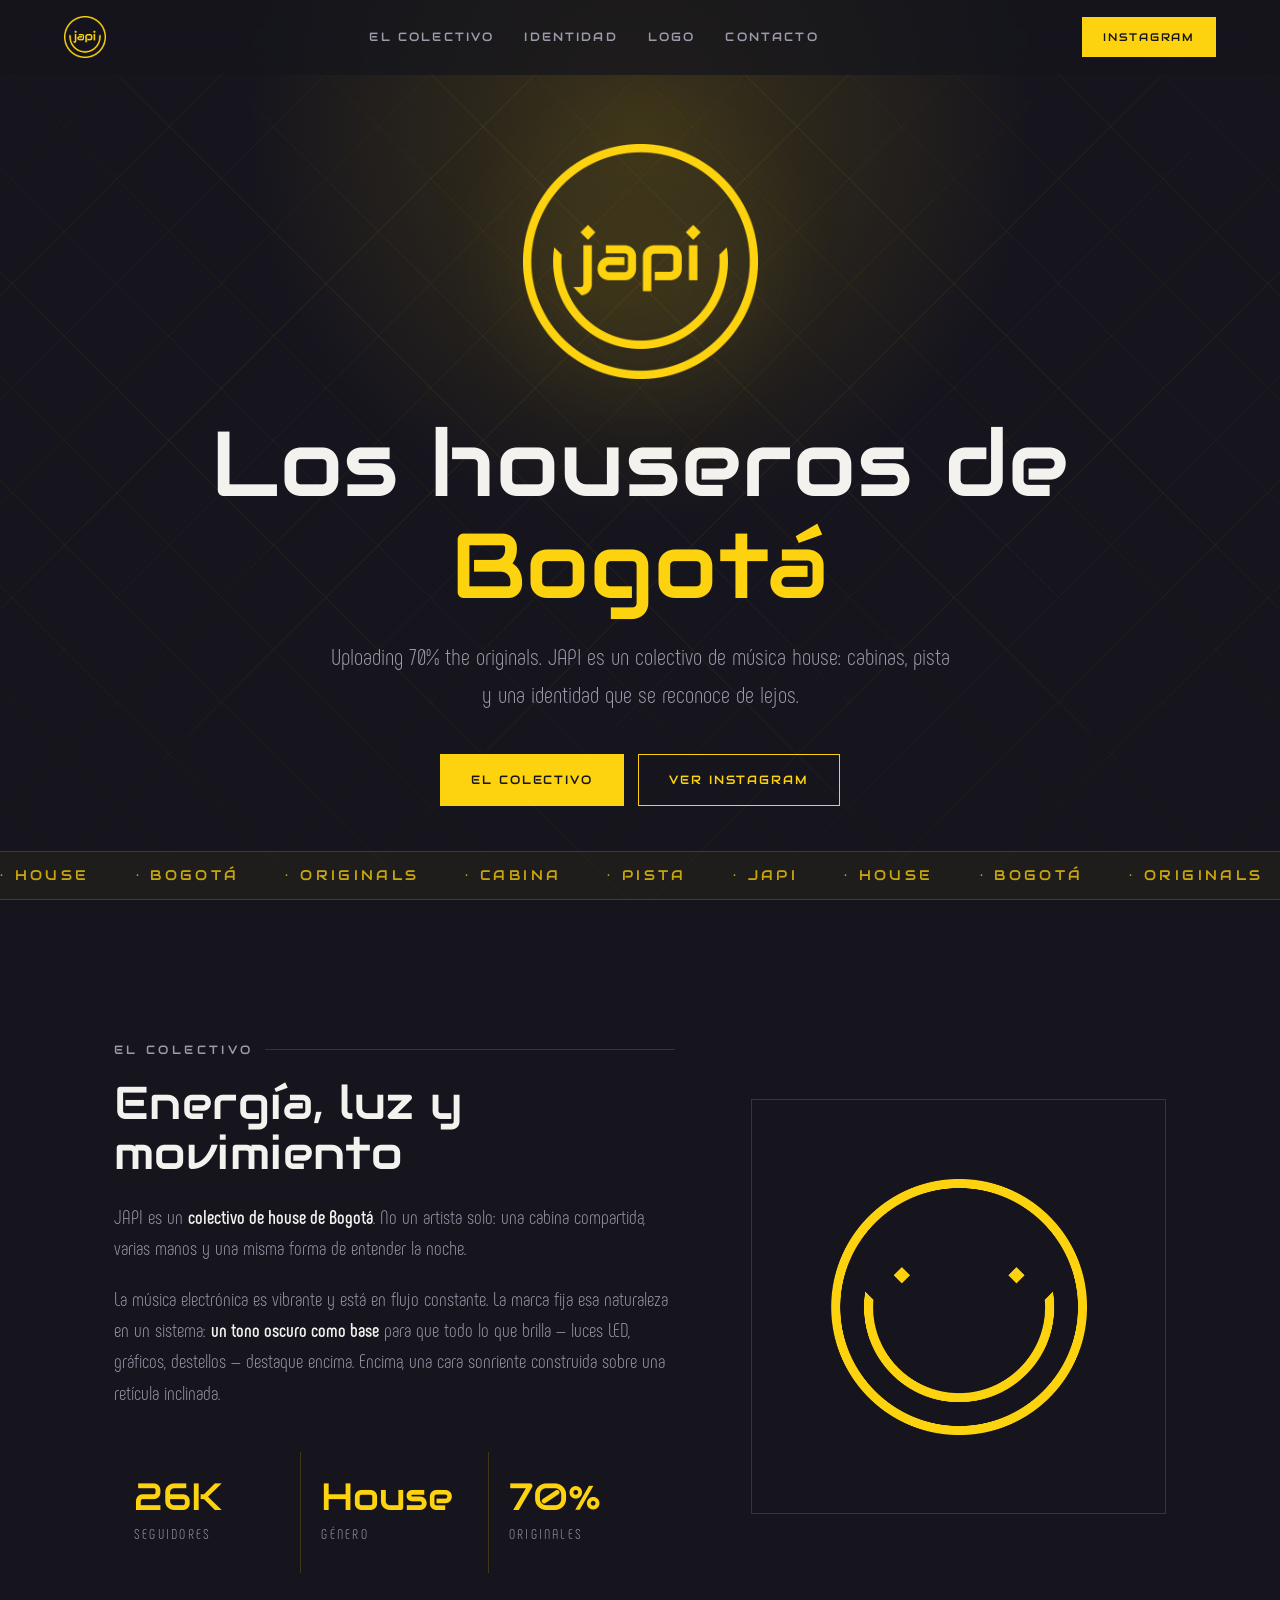
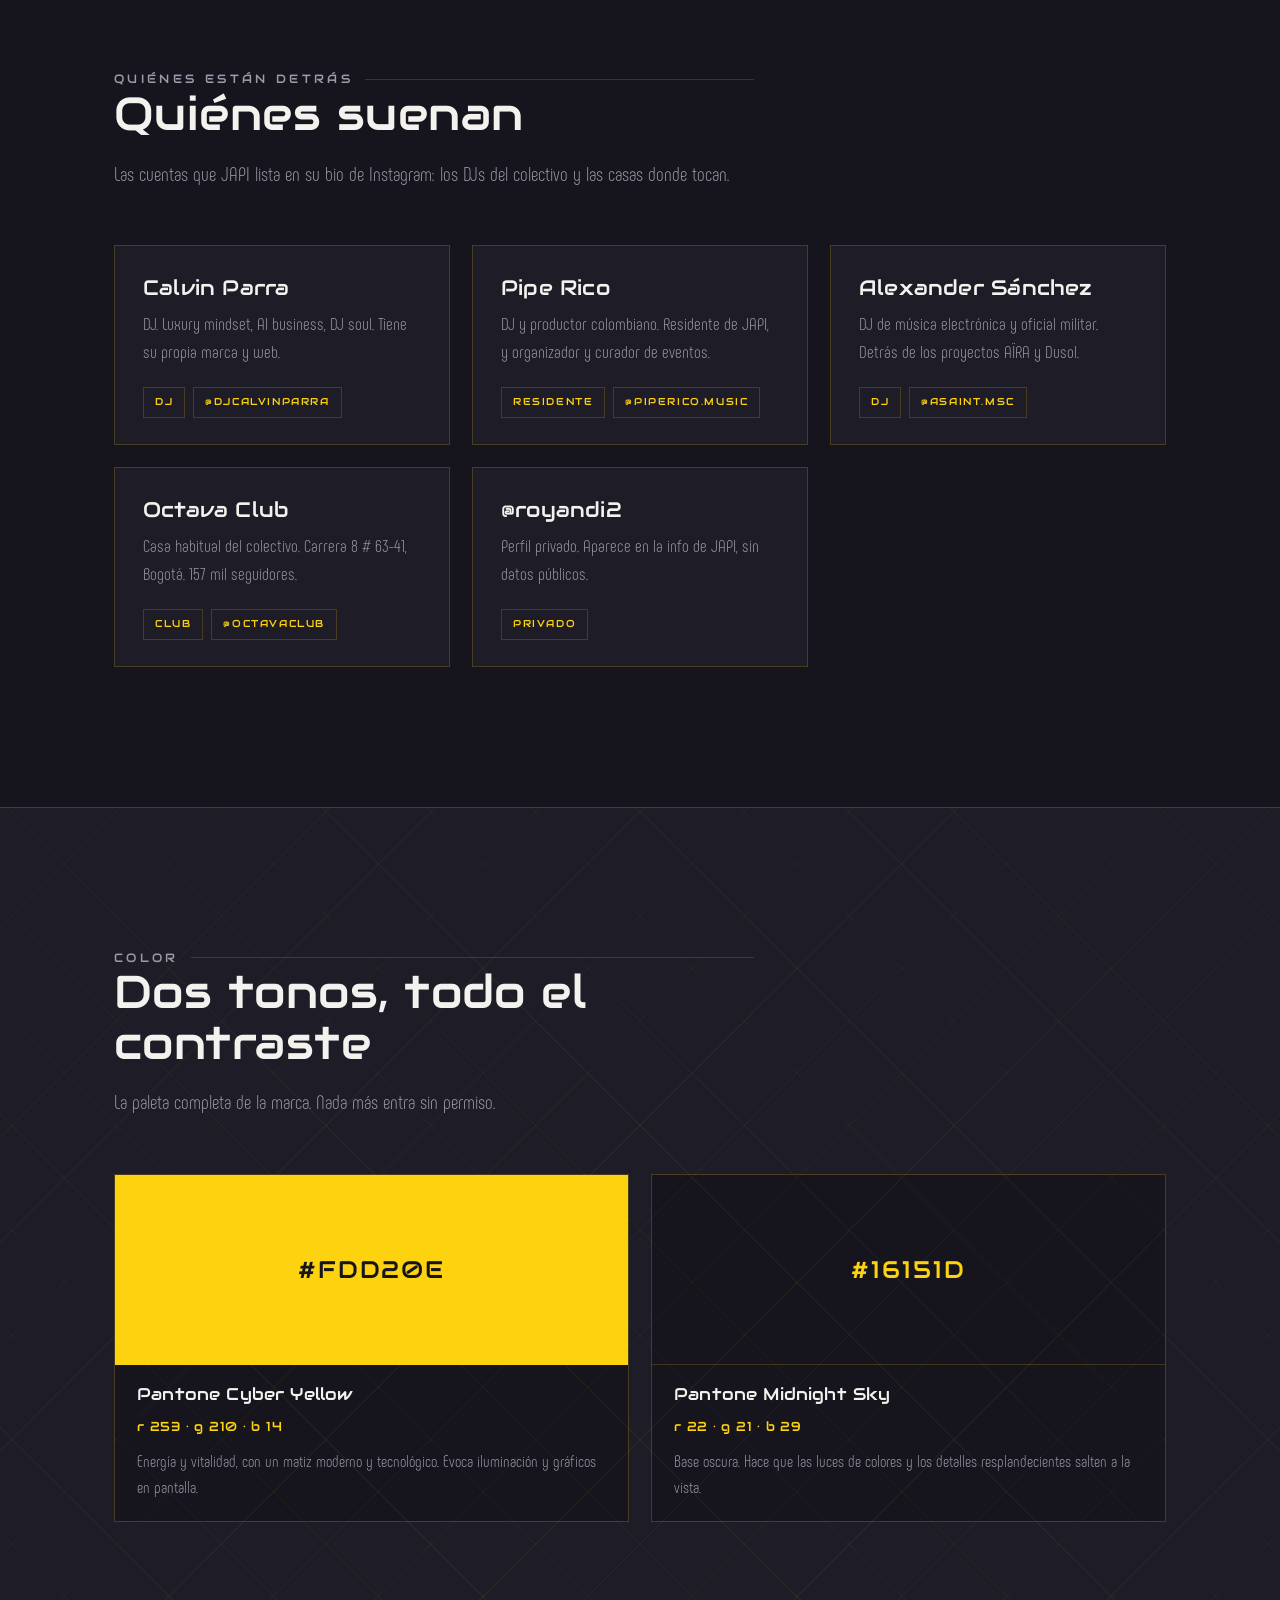
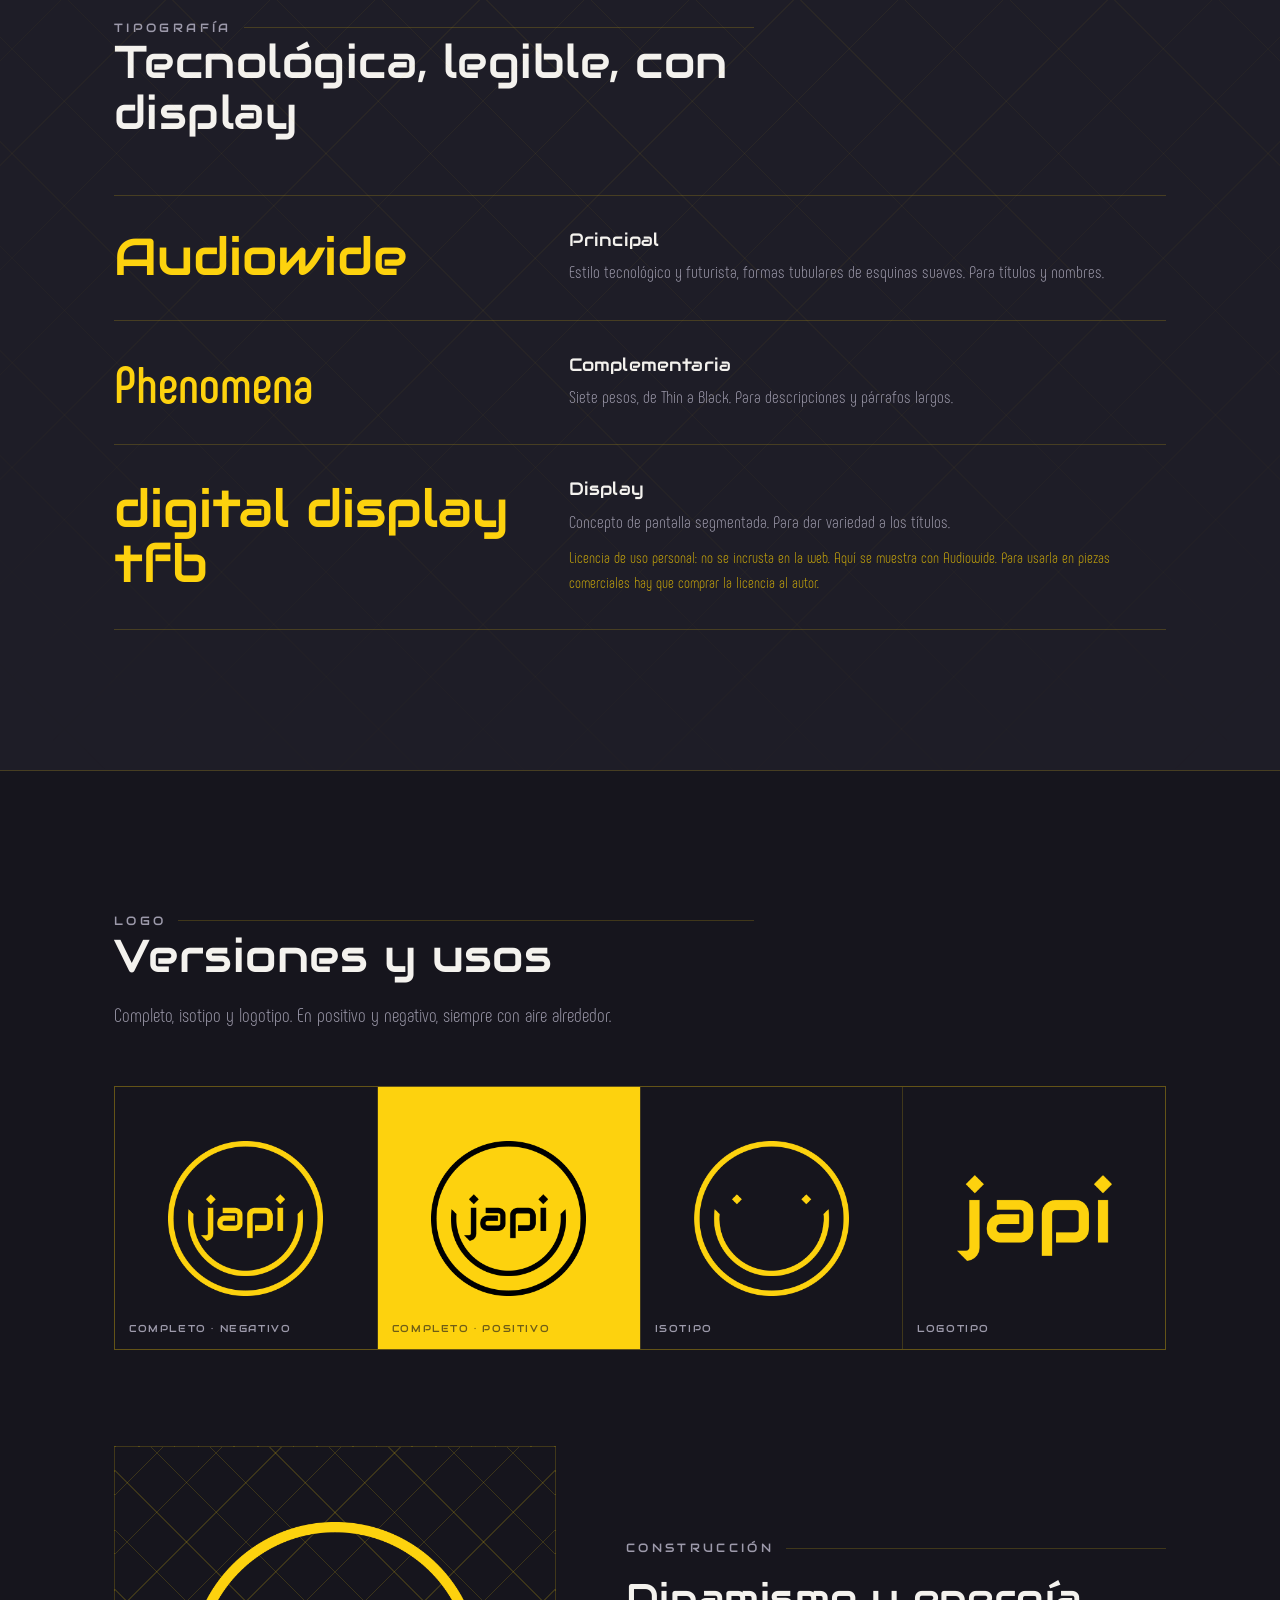
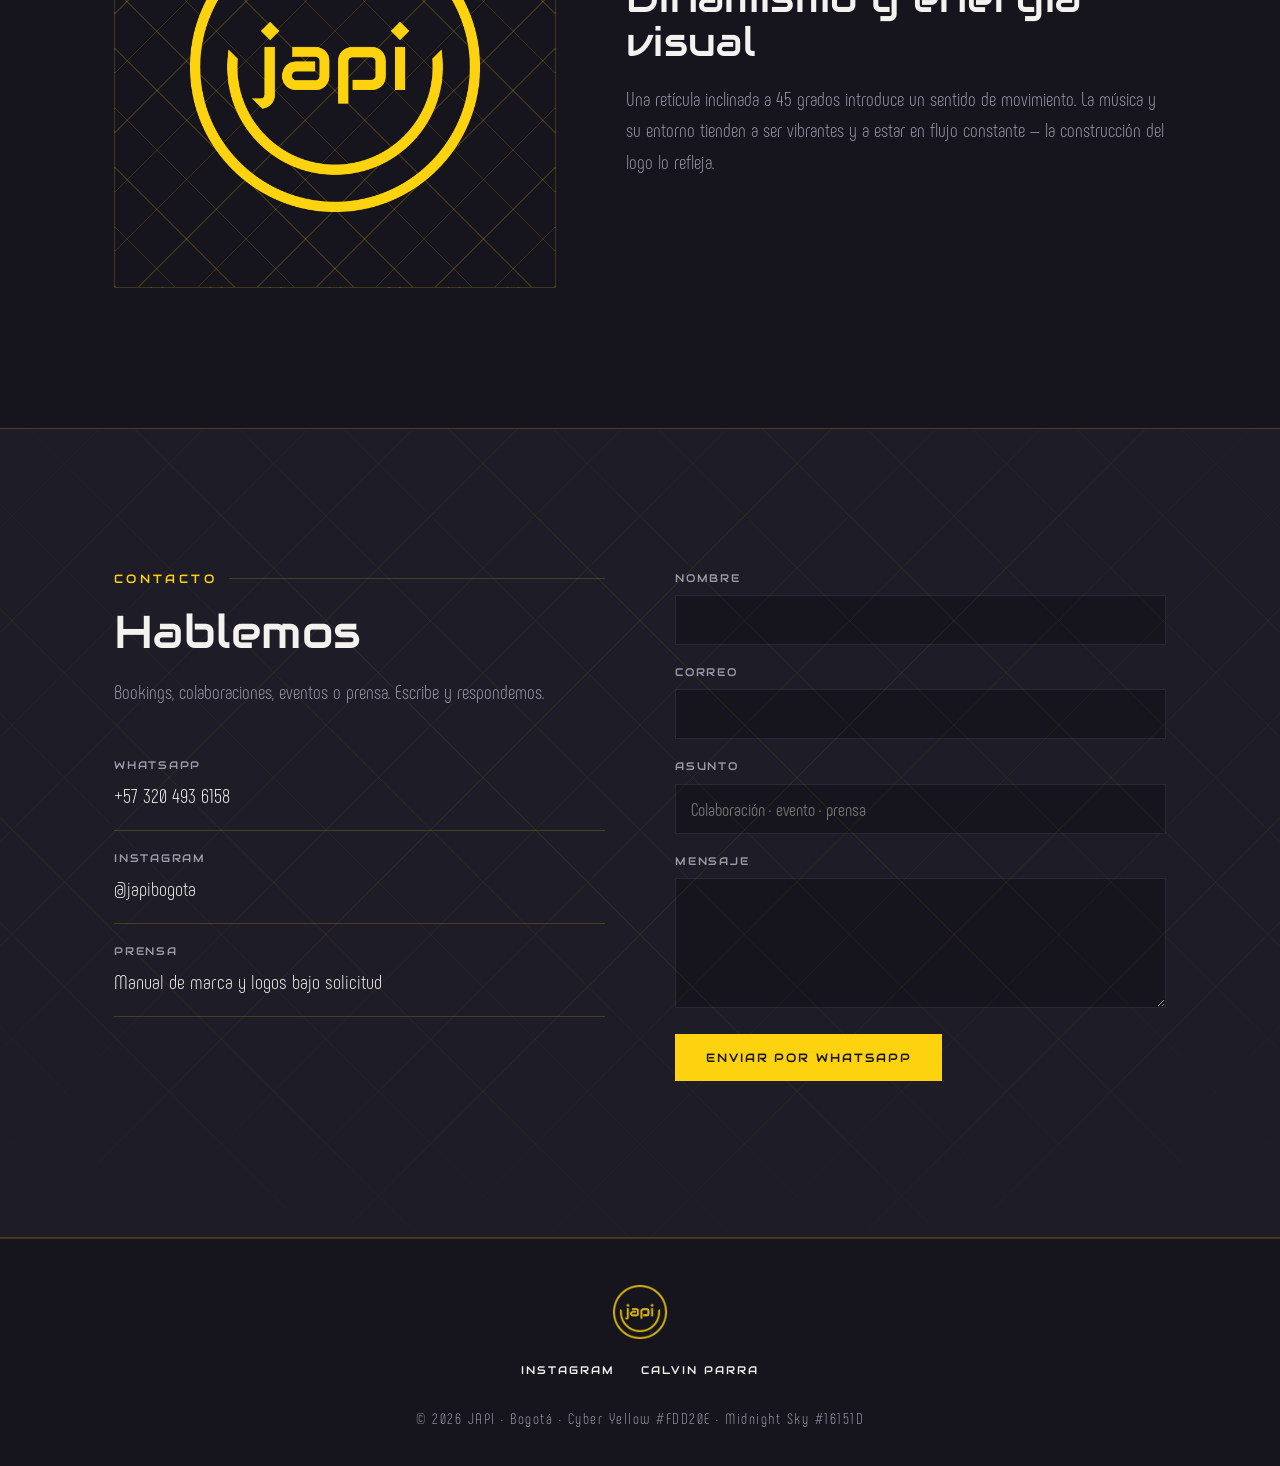
==== commit bce084c3: "feat: contacto real de JAPI por WhatsApp Anade +57 320 493 6158 como contacto principal y cambia el " ====
--- a/index.html
+++ b/index.html
@@ -201,8 +201,8 @@
       <h2 style="font-size:clamp(28px,4.6vw,46px);margin-bottom:18px">Hablemos</h2>
       <p style="color:var(--text-dim)">Bookings, colaboraciones, eventos o prensa. Escribe y respondemos.</p>
       <ul class="contact-list" style="margin-top:30px">
+        <li><span>WhatsApp</span><a href="https://wa.me/573204936158" target="_blank" rel="noopener">+57 320 493 6158</a></li>
         <li><span>Instagram</span><a href="https://www.instagram.com/japibogota/" target="_blank" rel="noopener">@japibogota</a></li>
-        <li><span>Correo</span><a href="mailto:hola@japi.fm">hola@japi.fm</a></li>
         <li><span>Prensa</span><p>Manual de marca y logos bajo solicitud</p></li>
       </ul>
     </div>
@@ -223,7 +223,7 @@
         <label for="m">Mensaje</label>
         <textarea id="m" name="mensaje"></textarea>
       </div>
-      <button type="submit" class="btn btn-solid">Enviar</button>
+      <button type="submit" class="btn btn-solid">Enviar por WhatsApp</button>
       <p id="formNote" style="color:var(--text-dim);font-size:16px;margin-top:14px"></p>
     </form>
   </div>
@@ -277,7 +277,7 @@
   io.observe(el);
 });
 
-const DESTINO = 'hola@japi.fm';
+const WHATSAPP = '573204936158';
 
 document.getElementById('bookingForm').addEventListener('submit', e => {
   e.preventDefault();
@@ -290,8 +290,9 @@
     return;
   }
 
-  const asunto = val('a') ? `JAPI · ${val('a')}` : 'JAPI · contacto desde la web';
-  const cuerpo = [
+  const texto = [
+    'Hola JAPI, escribo desde la web.',
+    '',
     `Nombre: ${val('n')}`,
     `Correo: ${val('e')}`,
     val('a') ? `Asunto: ${val('a')}` : null,
@@ -299,8 +300,8 @@
     val('m') || '(sin mensaje)'
   ].filter(l => l !== null).join('\n');
 
-  location.href = `mailto:${DESTINO}?subject=${encodeURIComponent(asunto)}&body=${encodeURIComponent(cuerpo)}`;
-  nota.textContent = `Se abrió tu correo con el mensaje listo para ${DESTINO}. Si no pasó nada, escríbenos directo a esa dirección.`;
+  window.open(`https://wa.me/${WHATSAPP}?text=${encodeURIComponent(texto)}`, '_blank', 'noopener');
+  nota.textContent = 'Se abrió WhatsApp con el mensaje listo. Si no pasó nada, escríbenos al +57 320 493 6158.';
 });
 </script>
 
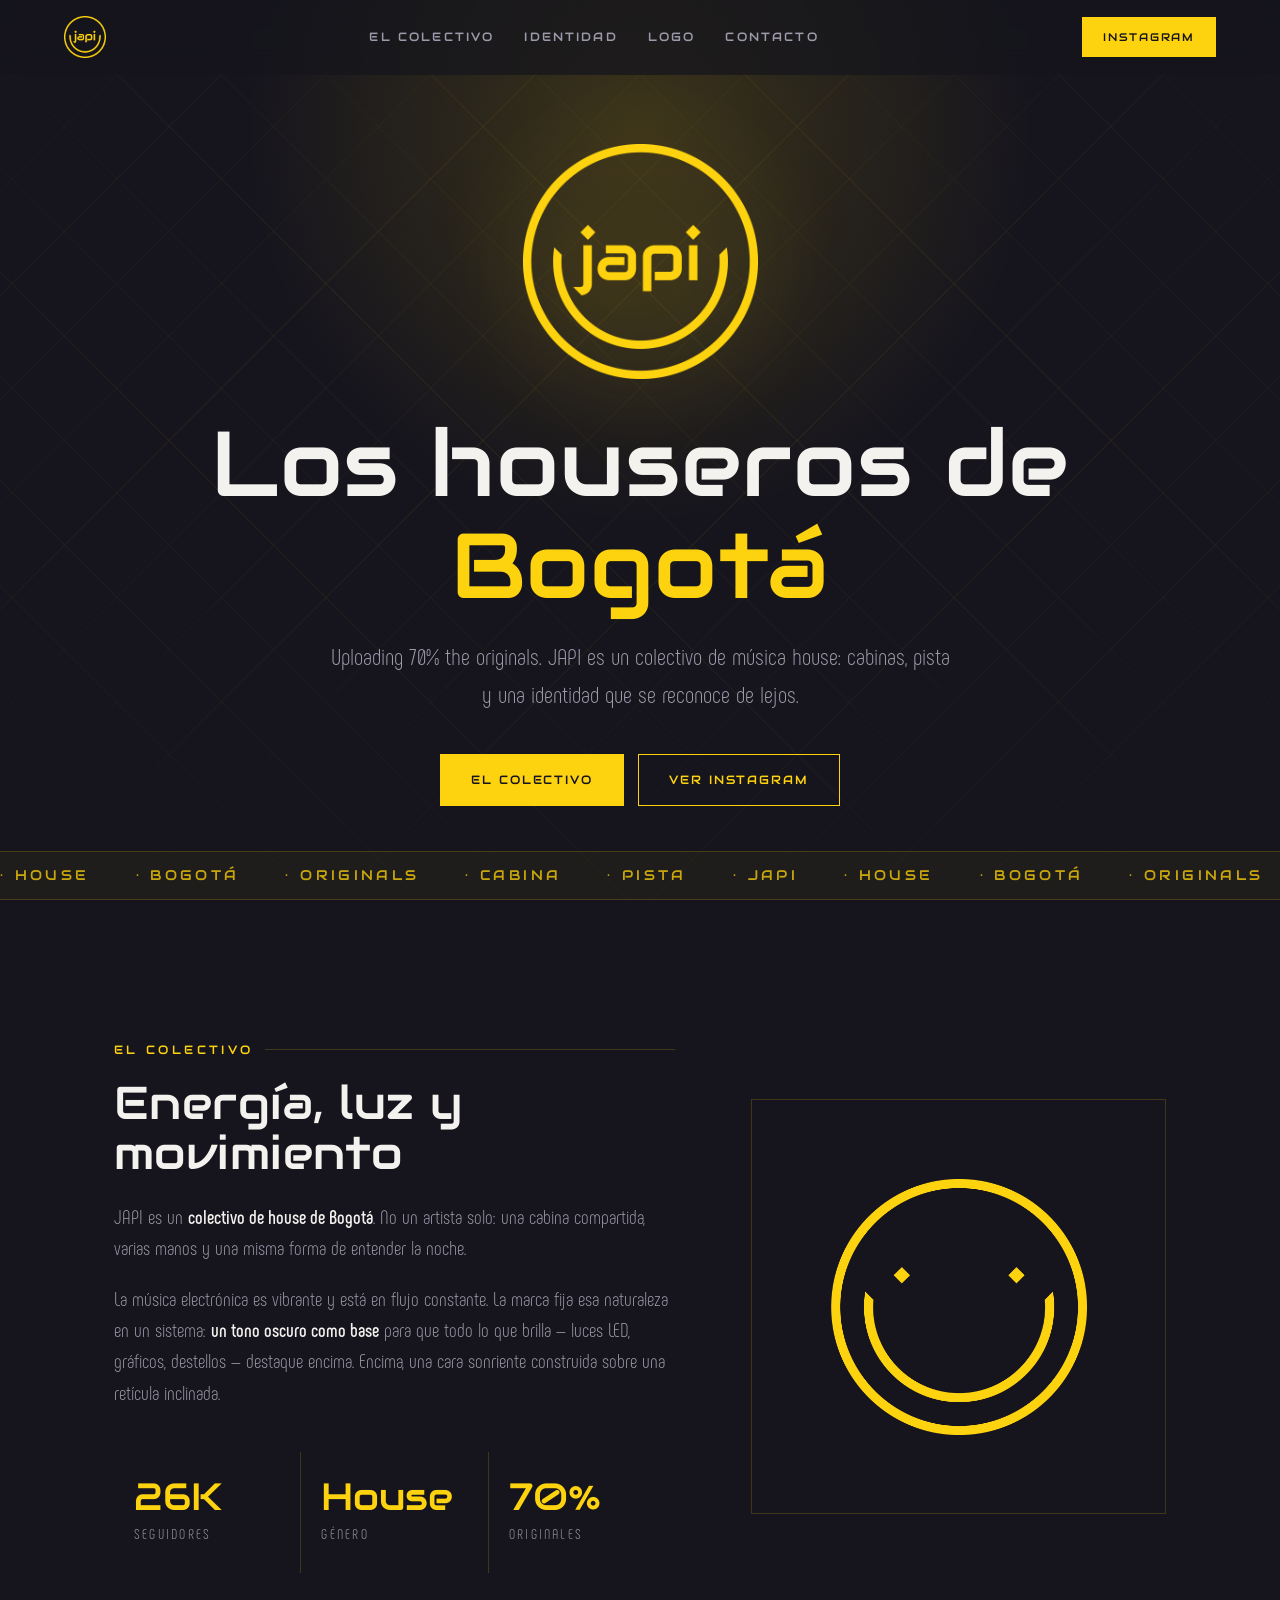
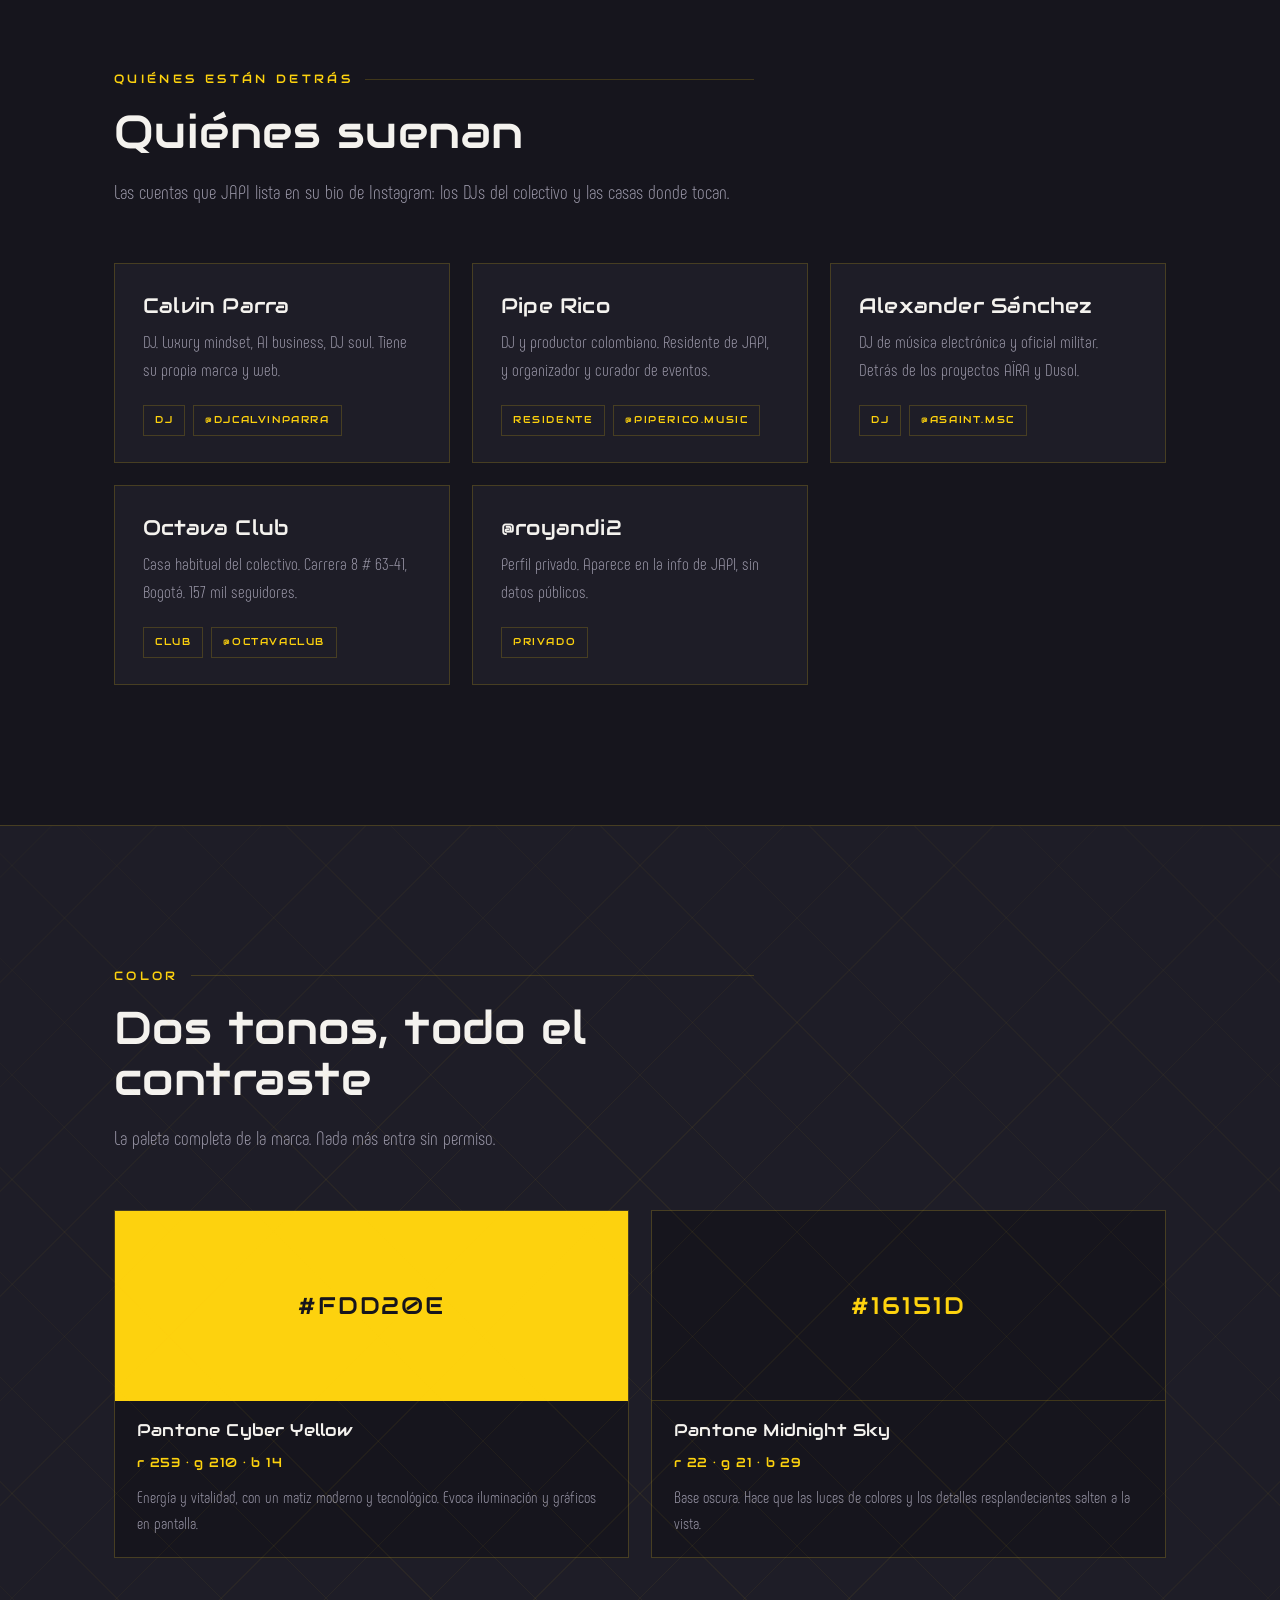
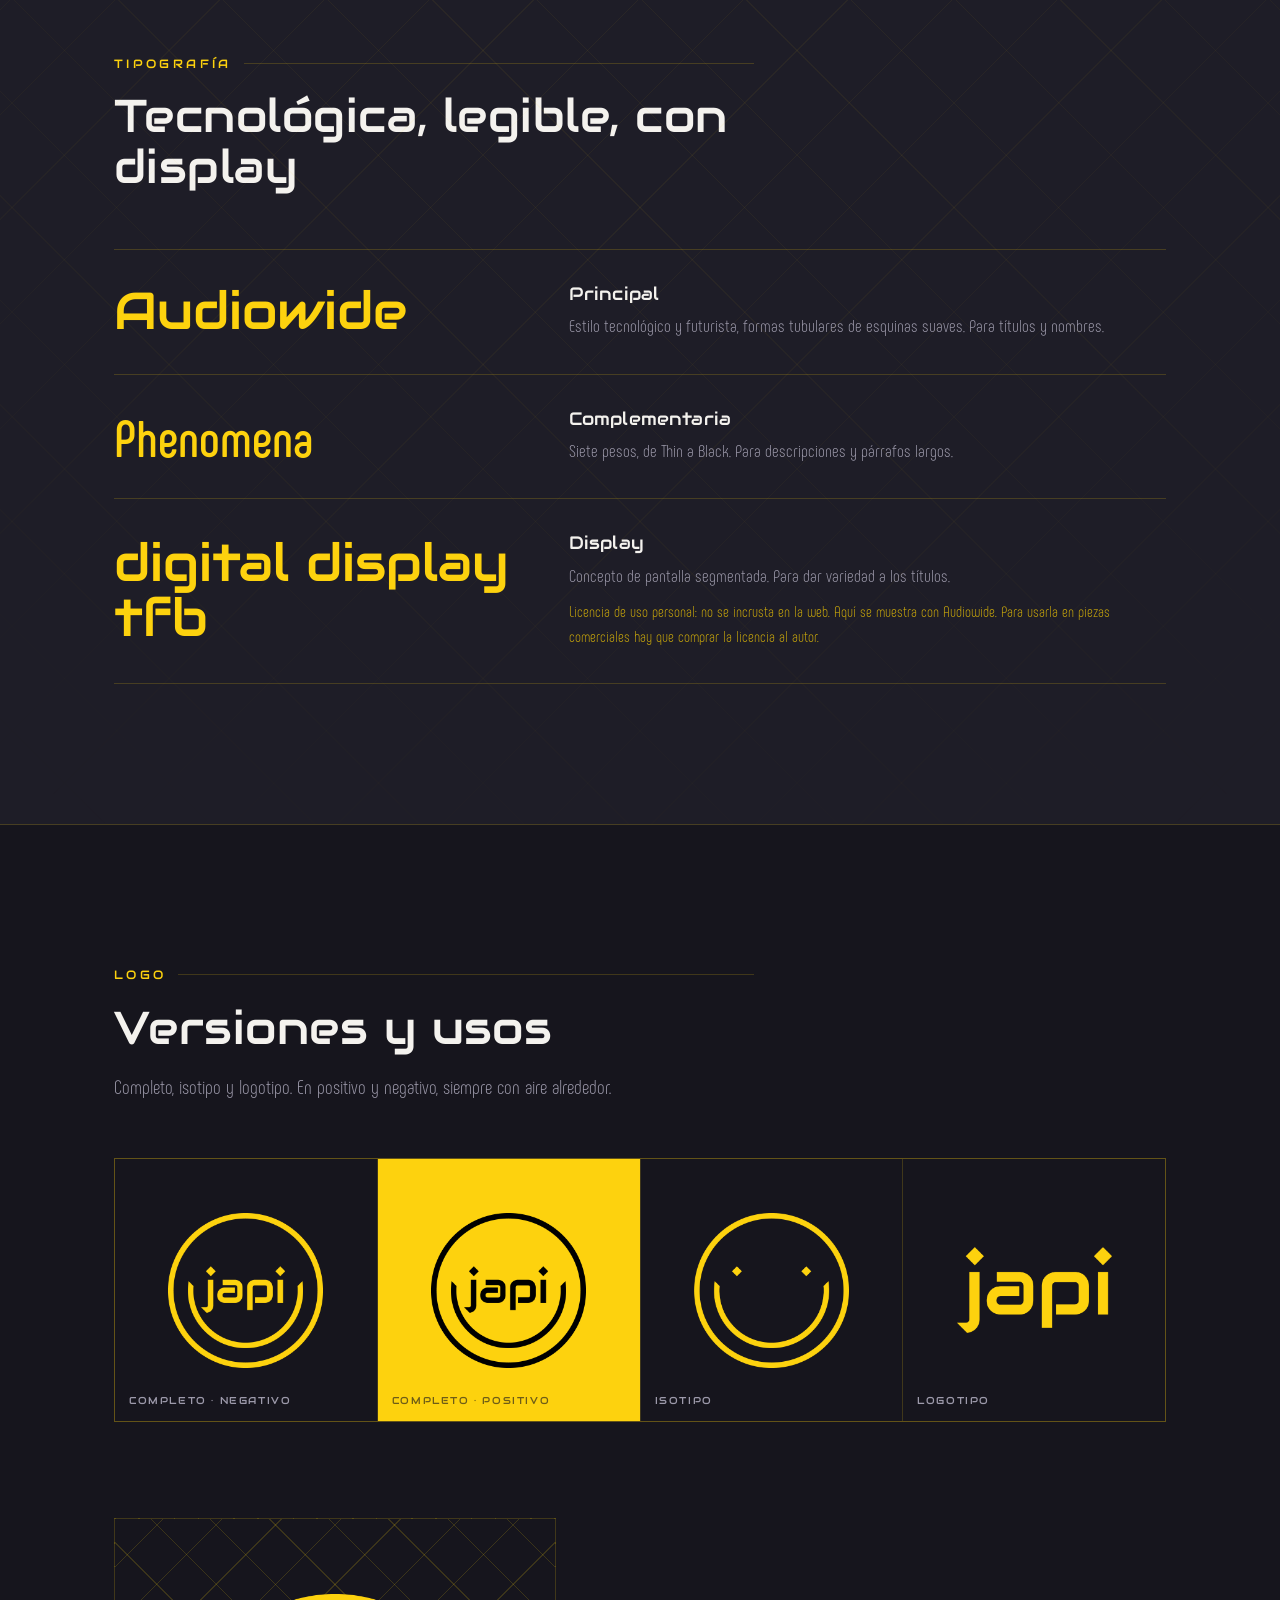
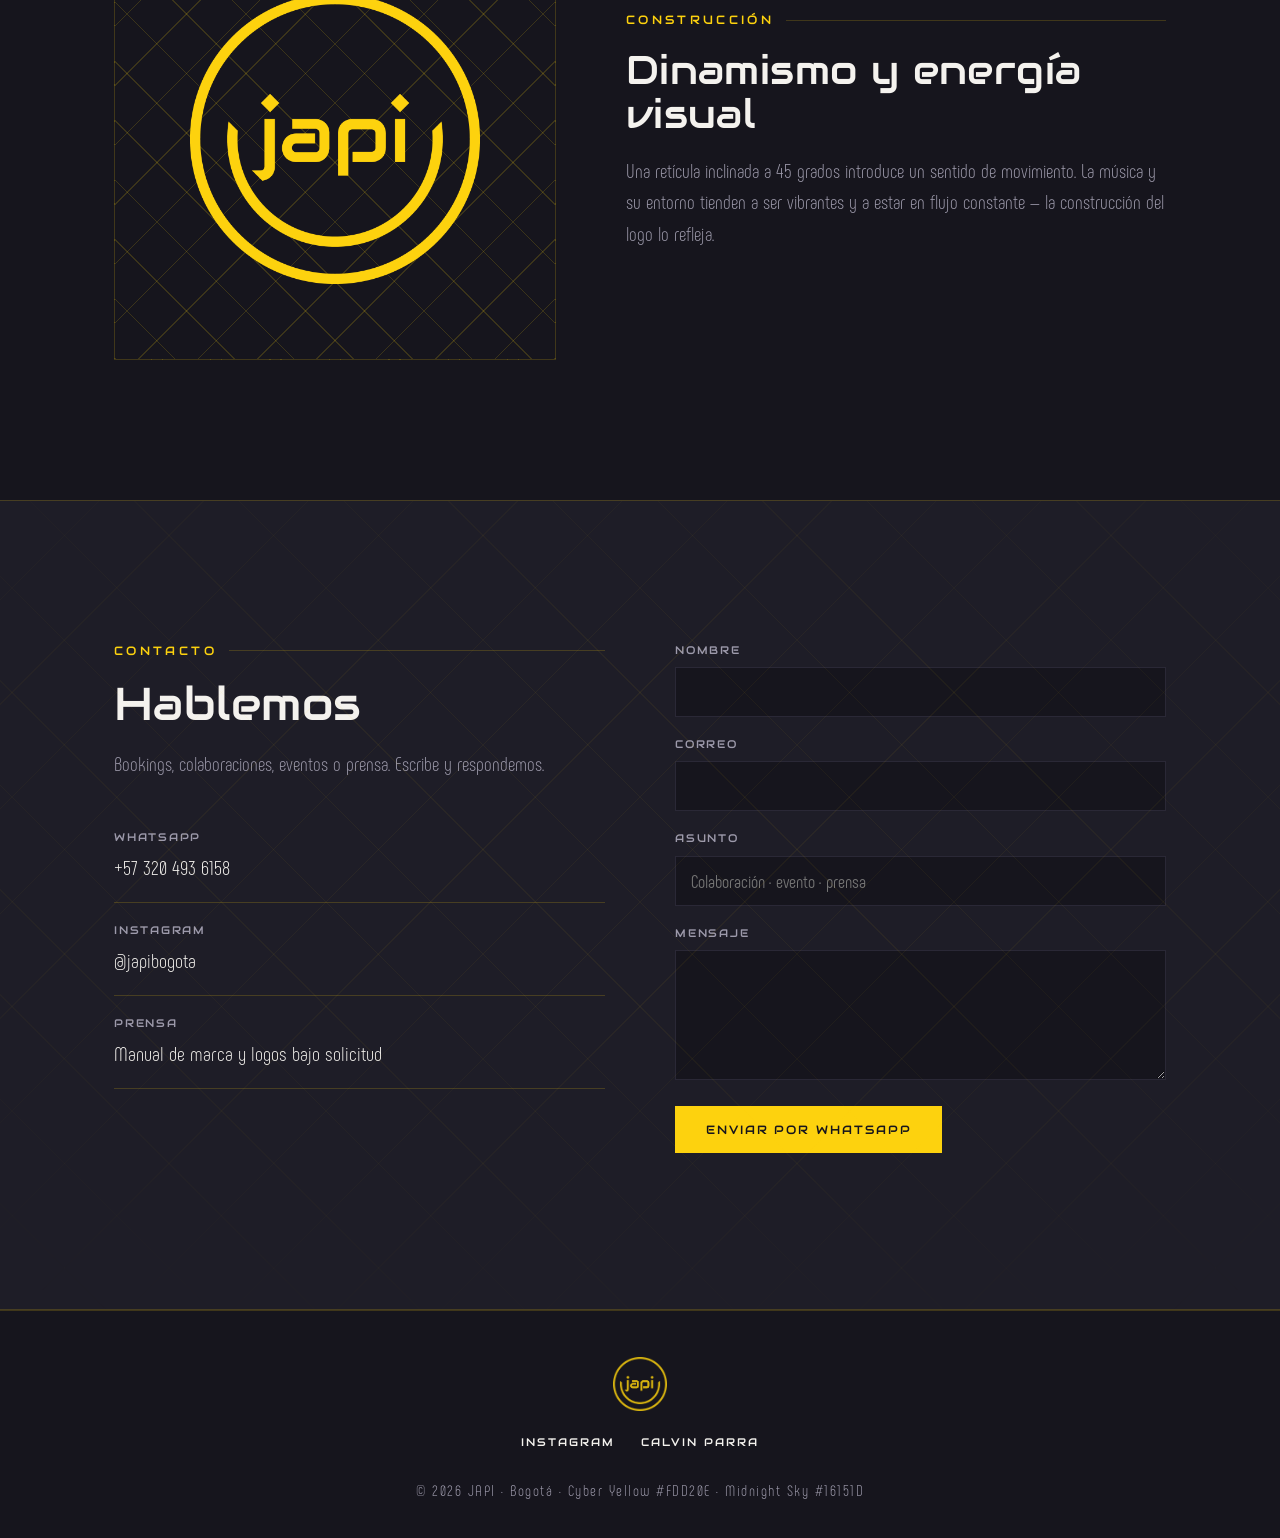
==== commit 3c07d019: "fix: antetitulos sin color de acento y accesibilidad de teclado Los .eyebrow salian en gris en 6 de " ====
--- a/index.html
+++ b/index.html
@@ -10,9 +10,11 @@
 <meta property="og:description" content="Colectivo de música house de Bogotá. Uploading 70% the originals.">
 <meta property="og:image" content="assets/img/japi-redes.png">
 <link rel="icon" href="assets/img/japi-redes.png">
-<link rel="stylesheet" href="assets/css/japi.css?v=2">
+<link rel="stylesheet" href="assets/css/japi.css?v=3">
 </head>
 <body>
+
+<a class="skip-link" href="#colectivo">Saltar al contenido</a>
 
 <nav class="nav" id="nav">
   <a href="#top" aria-label="JAPI, inicio">
--- a/assets/css/japi.css
+++ b/assets/css/japi.css
@@ -82,6 +82,33 @@
 a {
   color: inherit;
   text-decoration: none;
+}
+
+/* Foco solo para teclado. Sin esto no se ve donde esta uno al tabular:
+   el fondo oscuro se come el anillo por defecto del navegador. */
+:focus-visible {
+  outline: 2px solid var(--yellow);
+  outline-offset: 3px;
+}
+
+.skip-link {
+  position: absolute;
+  left: 50%;
+  top: 8px;
+  transform: translate(-50%, -160%);
+  z-index: 100;
+  background: var(--yellow);
+  color: var(--midnight);
+  font-family: "Audiowide", sans-serif;
+  font-size: 12px;
+  letter-spacing: 0.16em;
+  text-transform: uppercase;
+  padding: 14px 26px;
+  transition: transform 0.2s;
+}
+
+.skip-link:focus {
+  transform: translate(-50%, 0);
 }
 
 img {
@@ -340,7 +367,9 @@
   margin-bottom: 18px;
 }
 
-.section-head p {
+/* El :not(.eyebrow) es deliberado: un selector como ".section-head p" gana
+   por especificidad a ".eyebrow" y le roba el amarillo al antetitulo. */
+.section-head p:not(.eyebrow) {
   color: var(--text-dim);
   margin: 0;
 }
@@ -358,7 +387,7 @@
   align-items: center;
 }
 
-.about p {
+.about p:not(.eyebrow) {
   color: var(--text-dim);
 }
 
@@ -694,7 +723,7 @@
   width: 66%;
 }
 
-.build p {
+.build p:not(.eyebrow) {
   color: var(--text-dim);
 }
 
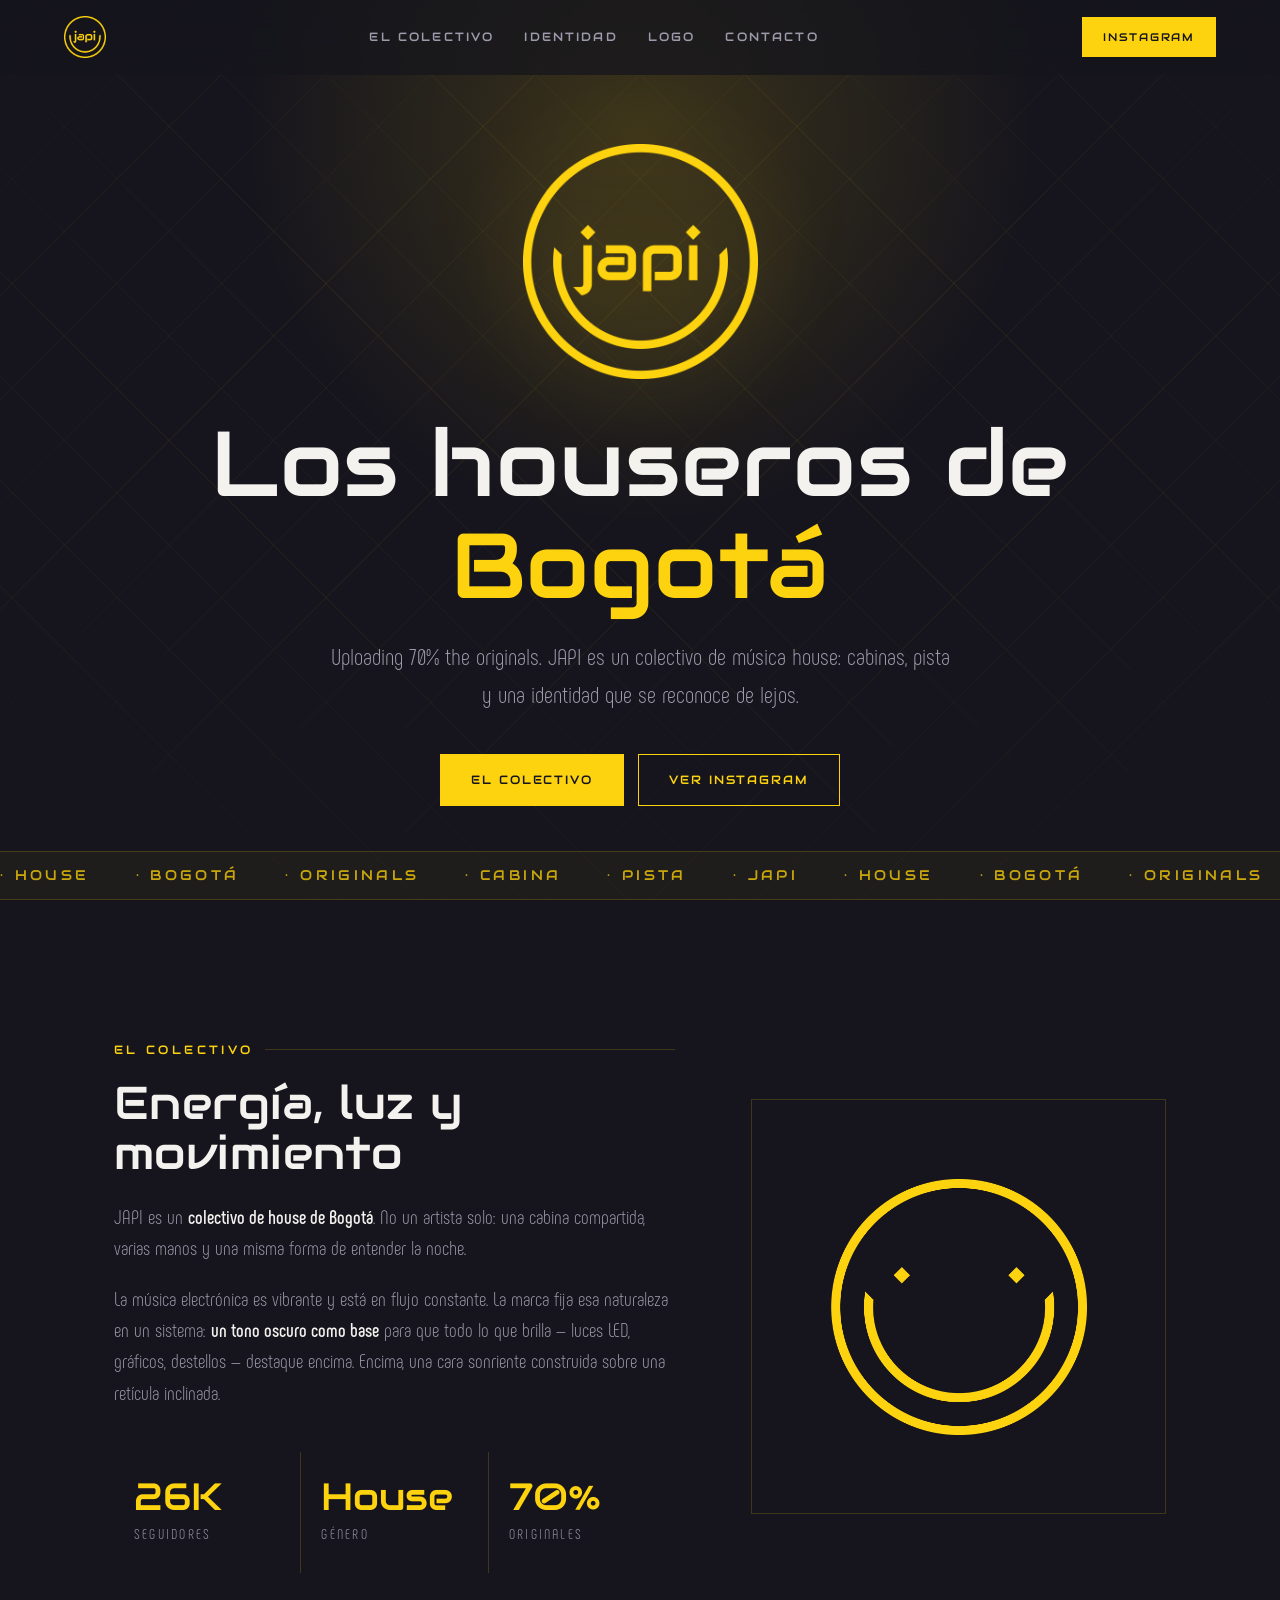
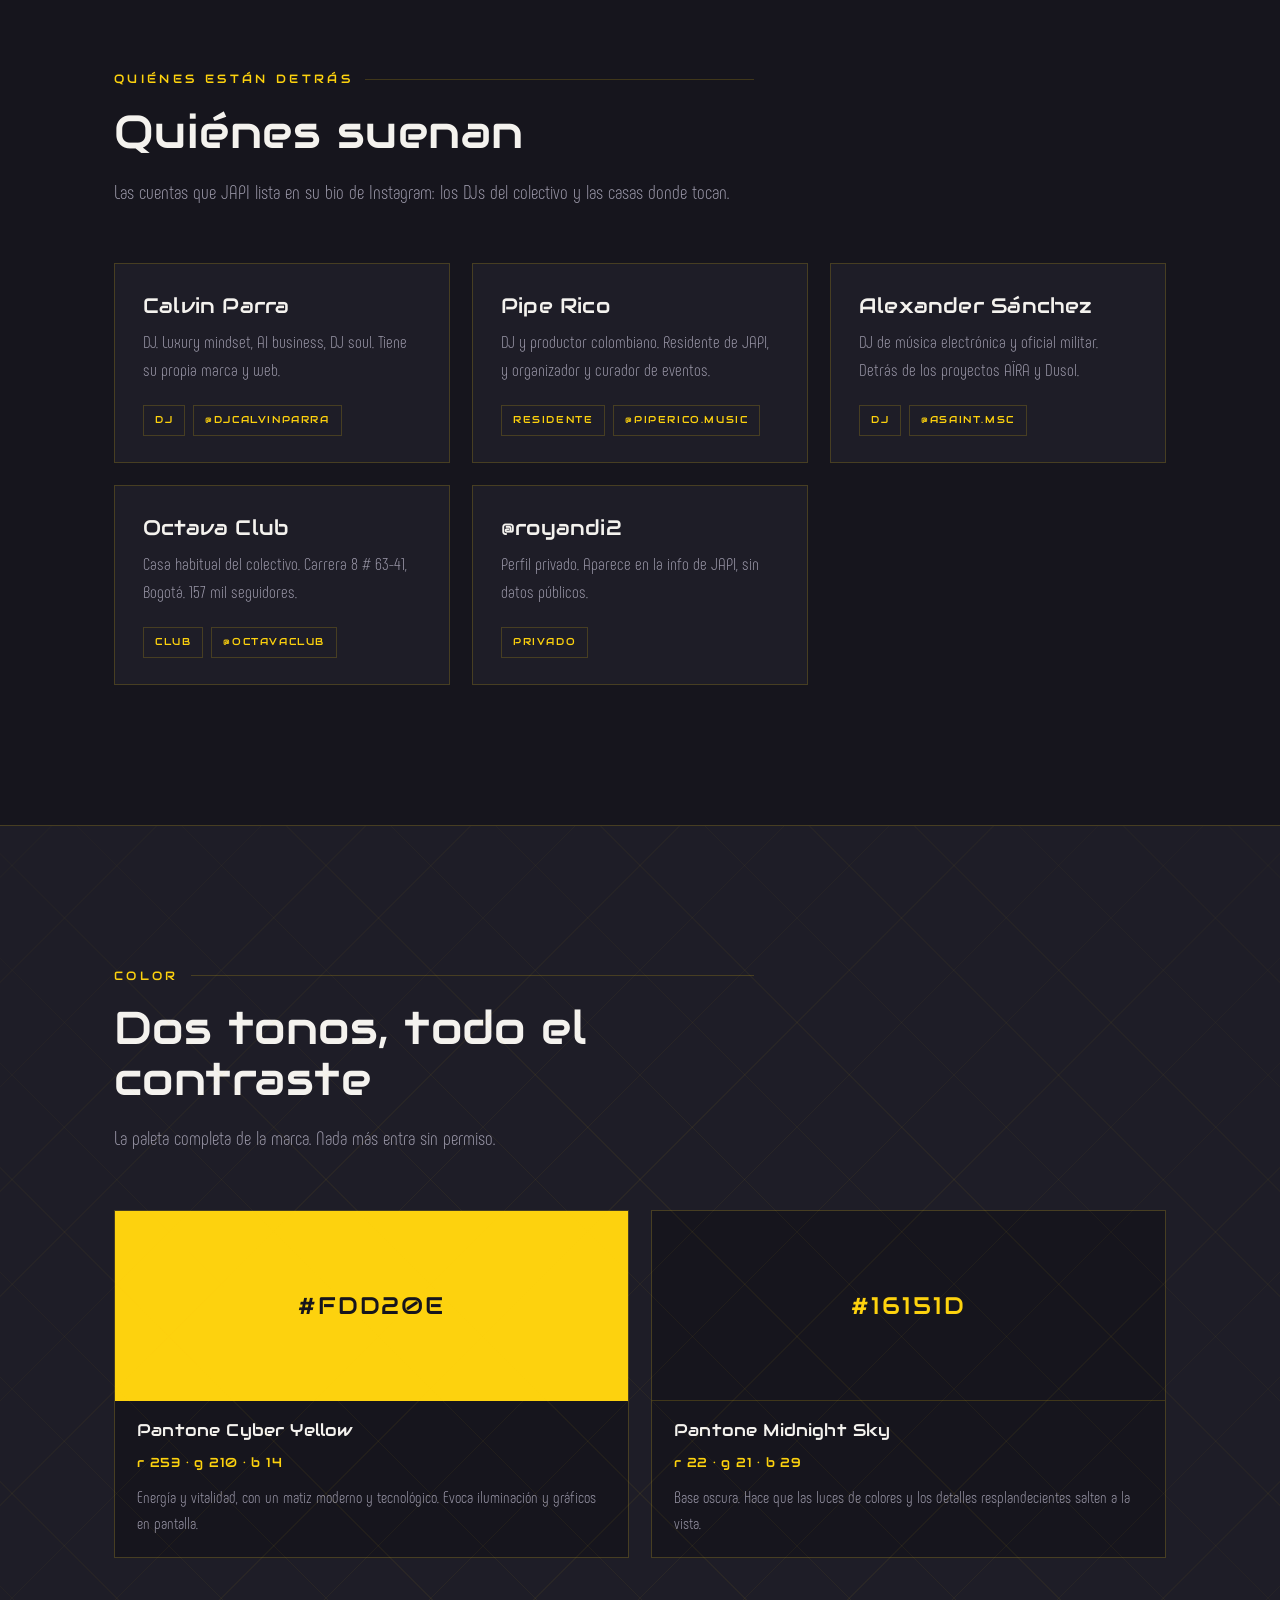
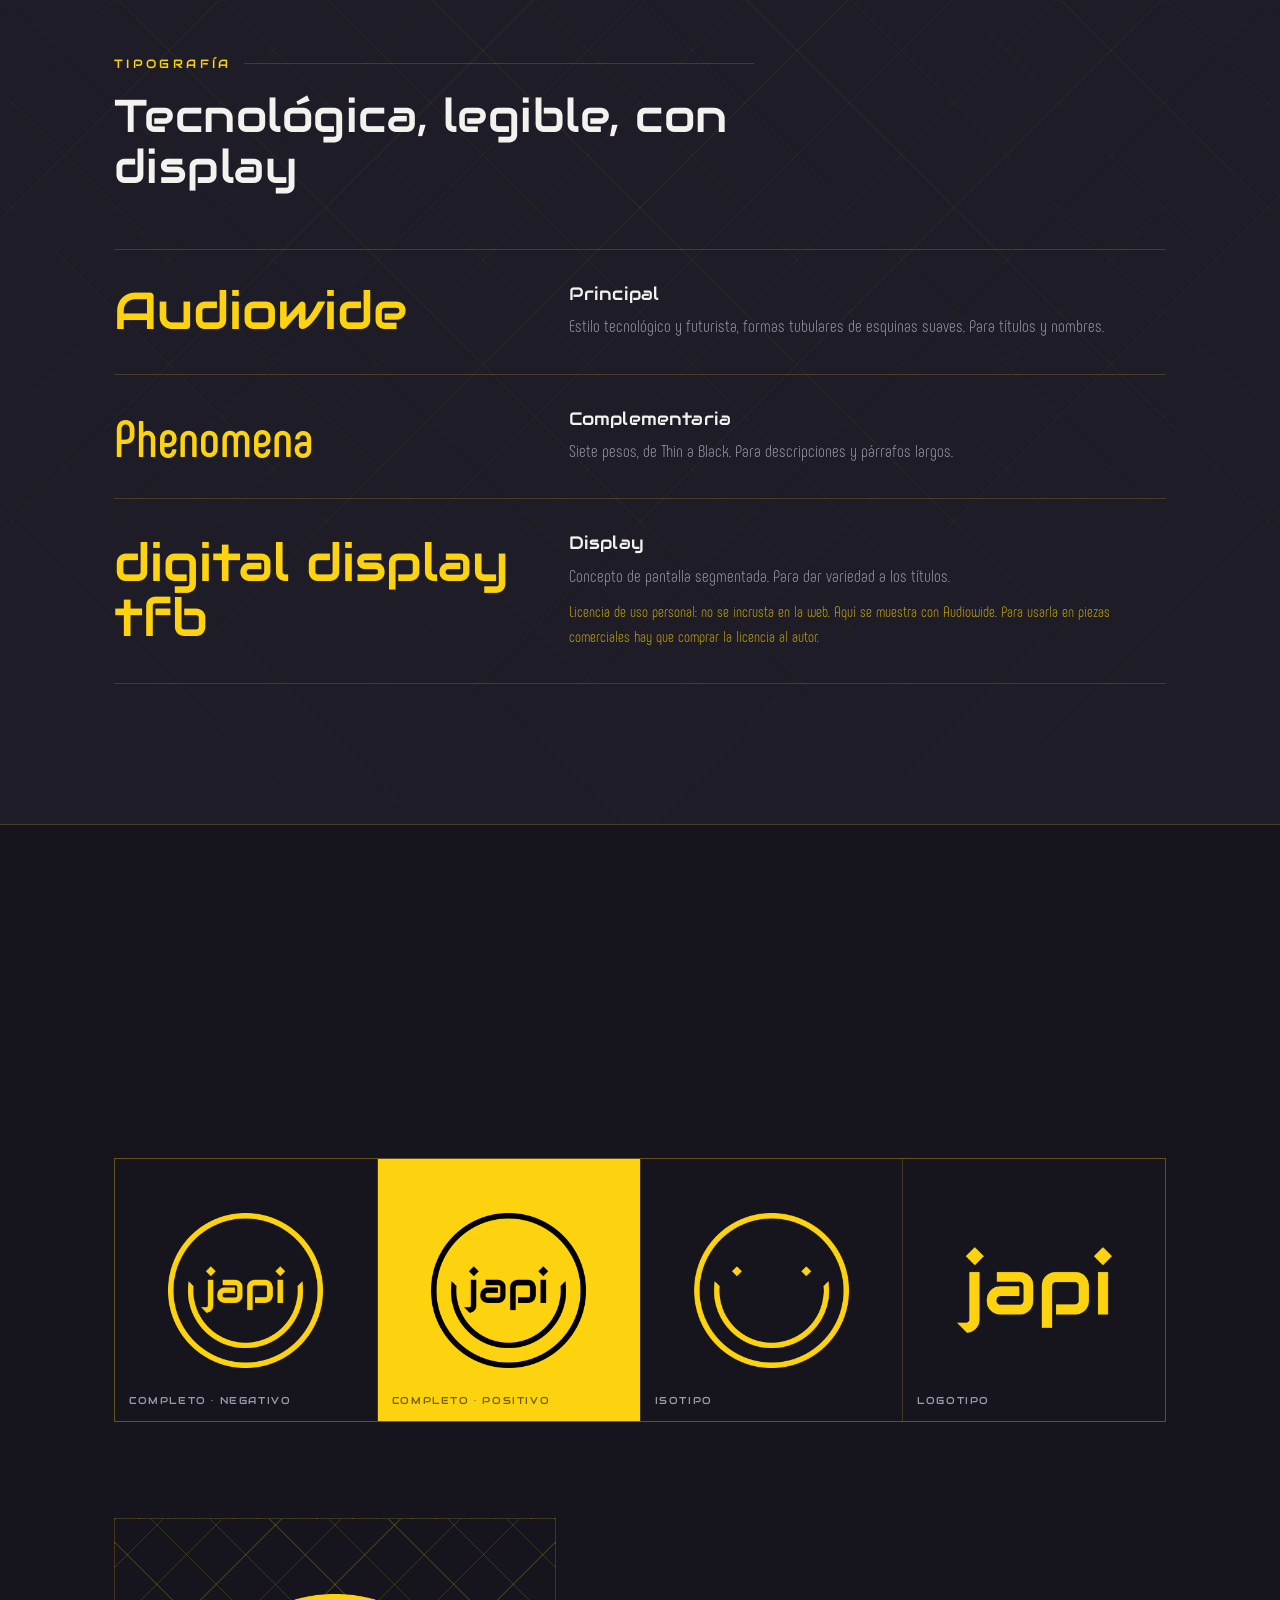
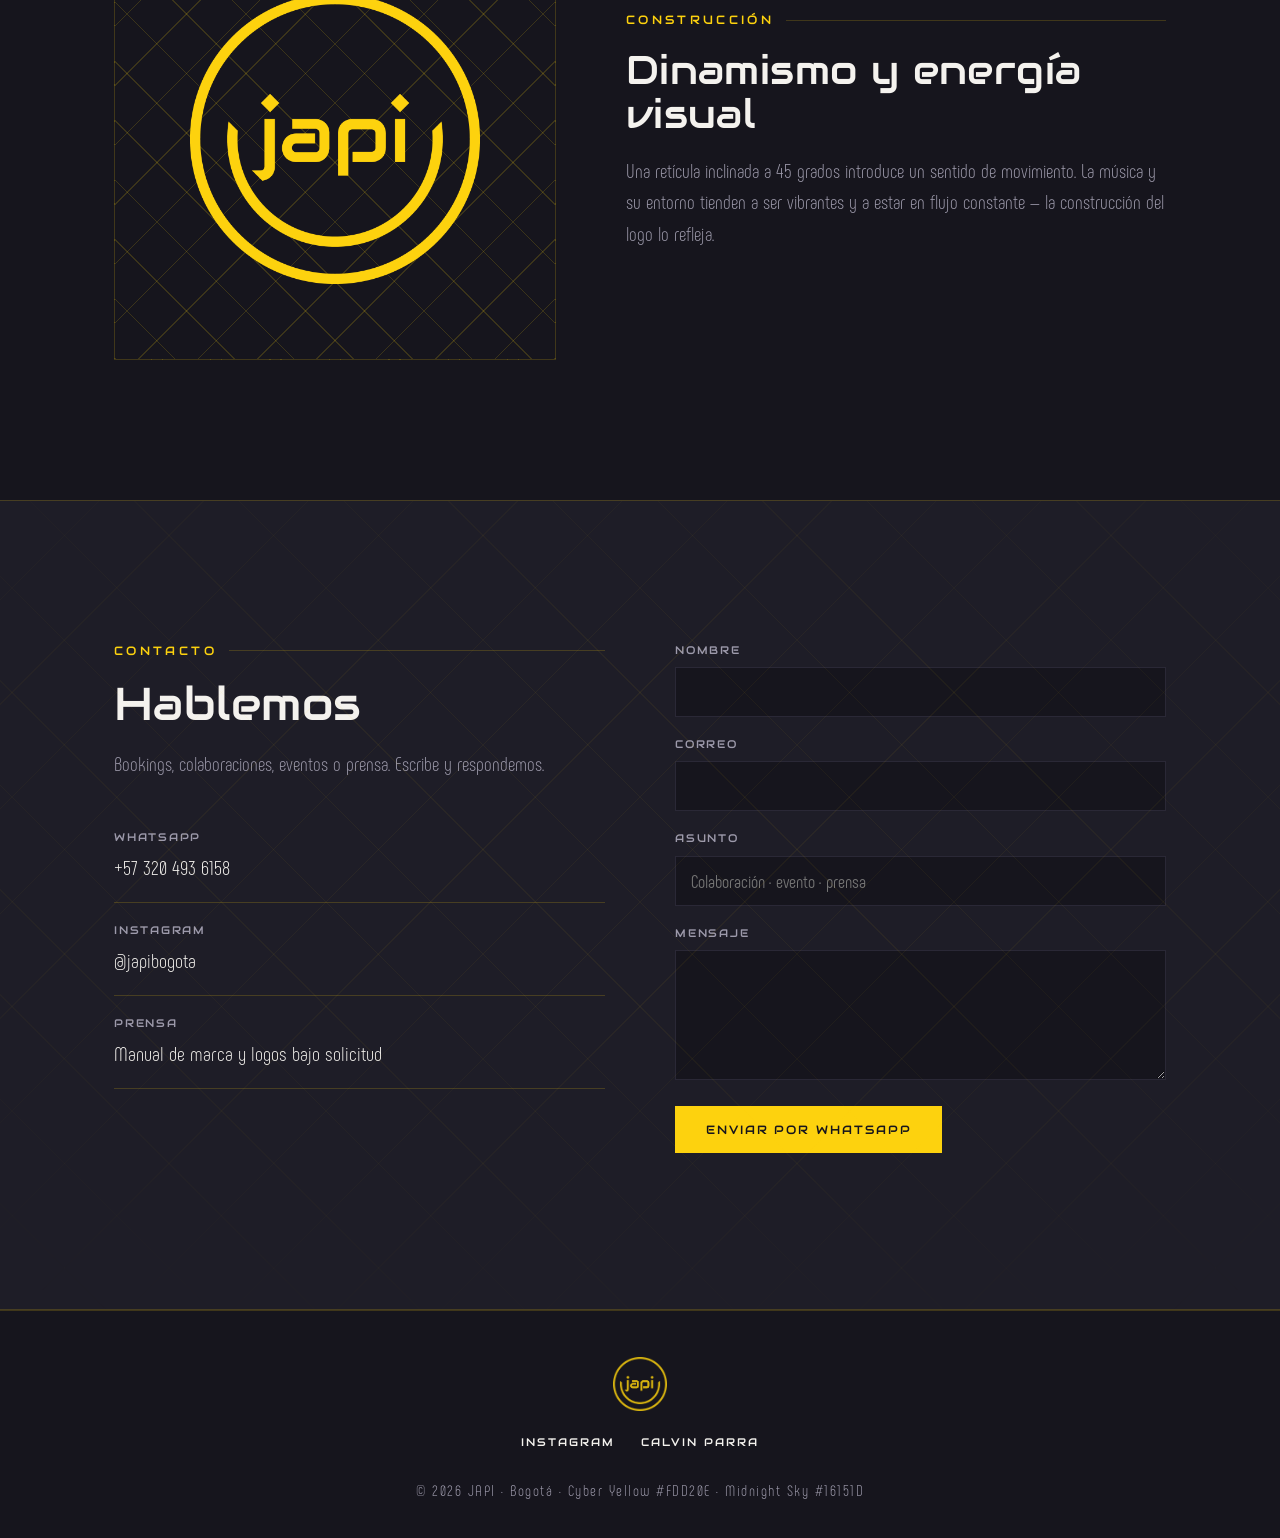
==== commit 4a940241: "feat: profundidad 3D con CSS puro en el logo y el ticker de JAPI Se exploro Spline como referencia (" ====
--- a/index.html
+++ b/index.html
@@ -10,9 +10,17 @@
 <meta property="og:description" content="Colectivo de música house de Bogotá. Uploading 70% the originals.">
 <meta property="og:image" content="assets/img/japi-redes.png">
 <link rel="icon" href="assets/img/japi-redes.png">
-<link rel="stylesheet" href="assets/css/japi.css?v=3">
+<link rel="stylesheet" href="assets/css/japi.css?v=5">
 </head>
 <body>
+
+<div class="intro" id="intro" aria-hidden="true">
+  <div class="intro-stage">
+    <div class="glow glow-azul"></div>
+    <div class="glow glow-vino"></div>
+    <img class="intro-logo" src="assets/img/japi-completo-amarillo.png" alt="">
+  </div>
+</div>
 
 <a class="skip-link" href="#colectivo">Saltar al contenido</a>
 
@@ -43,6 +51,8 @@
     </div>
   </div>
   <div class="ticker" aria-hidden="true">
+    <div class="ticker-glow-azul"></div>
+    <div class="ticker-glow-vino"></div>
     <div class="ticker-track">
       <span>· house</span><span>· bogotá</span><span>· originals</span><span>· cabina</span><span>· pista</span><span>· japi</span>
       <span>· house</span><span>· bogotá</span><span>· originals</span><span>· cabina</span><span>· pista</span><span>· japi</span>
@@ -245,6 +255,114 @@
 </footer>
 
 <script>
+// Intro: bloquea el scroll mientras corre y se retira sola al terminar.
+// Cualquier interaccion la salta, para no secuestrar a quien ya la vio.
+(() => {
+  const intro = document.getElementById('intro');
+  if (!intro) return;
+  const reduce = matchMedia('(prefers-reduced-motion: reduce)').matches;
+
+  const cerrar = () => {
+    if (!intro.isConnected) return;
+    intro.remove();
+    document.body.classList.remove('intro-activa');
+  };
+
+  if (reduce) { cerrar(); return; }
+
+  document.body.classList.add('intro-activa');
+  intro.addEventListener('animationend', e => {
+    if (e.animationName === 'intro-out') cerrar();
+  });
+  ['pointerdown', 'keydown', 'wheel', 'touchstart'].forEach(ev =>
+    addEventListener(ev, cerrar, { once: true, passive: true })
+  );
+  // Red de seguridad: si la animacion no dispara su evento, no dejamos la
+  // capa tapando la web para siempre.
+  setTimeout(cerrar, 4000);
+})();
+
+// Logo y ticker reaccionan al cursor con profundidad simulada en CSS puro
+// (rotateX/rotateY/translateZ), sin motor 3D externo. El logo se inclina
+// hacia el puntero; en el ticker, el cursor actua como un foco de enfoque
+// horizontal: las palabras cercanas quedan nitidas, las lejanas se
+// difuminan, y dos brillos azul/vinotinto lo acompañan.
+// Se desactiva por completo con movimiento reducido o sin puntero fino
+// (movil/tactil), donde el estado de reposo ya se ve bien sin JS.
+(() => {
+  const hero = document.querySelector('.hero');
+  const logo = document.querySelector('.hero img.mark');
+  const ticker = document.querySelector('.ticker');
+  const track = document.querySelector('.ticker-track');
+  if (!hero || !logo || !ticker || !track) return;
+
+  const reduce = matchMedia('(prefers-reduced-motion: reduce)').matches;
+  const fino = matchMedia('(hover: hover) and (pointer: fine)').matches;
+  if (reduce || !fino) return;
+
+  const spans = [...track.querySelectorAll('span')];
+  const glowAzul = ticker.querySelector('.ticker-glow-azul');
+  const glowVino = ticker.querySelector('.ticker-glow-vino');
+
+  let clientX = 0, clientY = 0, activo = false, raf = null;
+
+  const pedirFrame = () => { if (!raf) raf = requestAnimationFrame(tick); };
+
+  hero.addEventListener('pointermove', e => {
+    clientX = e.clientX;
+    clientY = e.clientY;
+    activo = true;
+    pedirFrame();
+  });
+
+  hero.addEventListener('pointerleave', () => {
+    activo = false;
+    logo.style.transform = '';
+    glowAzul.style.opacity = 0;
+    glowVino.style.opacity = 0;
+    spans.forEach(s => { s.style.transform = ''; s.style.filter = ''; s.style.opacity = ''; });
+  });
+
+  function tick() {
+    raf = null;
+    if (!activo) return;
+
+    const hr = hero.getBoundingClientRect();
+    const px = (clientX - hr.left) / hr.width;
+    const py = (clientY - hr.top) / hr.height;
+
+    logo.style.transform =
+      `rotateX(${(0.5 - py) * 14}deg) rotateY(${(px - 0.5) * 16}deg) translateZ(18px)`;
+
+    const tr = ticker.getBoundingClientRect();
+    if (clientY >= tr.top - 90 && clientY <= tr.bottom + 90) {
+      spans.forEach(s => {
+        const sr = s.getBoundingClientRect();
+        const centro = sr.left + sr.width / 2;
+        // dist va de 0 (bajo el cursor) a 1 (a 340px o mas): las cuatro
+        // propiedades se calculan sobre esa misma escala para que el giro
+        // quede acotado igual que el desenfoque y la opacidad, en vez de
+        // crecer sin tope con la distancia en pixeles.
+        const dist = Math.min(Math.abs(clientX - centro) / 340, 1);
+        const signo = centro >= clientX ? -1 : 1;
+        s.style.transform =
+          `translateZ(${(1 - dist) * 30}px) rotateY(${signo * dist * 22}deg) scale(${1 + (1 - dist) * 0.16})`;
+        s.style.filter = `blur(${dist * 2.2}px)`;
+        s.style.opacity = 1 - dist * 0.55;
+      });
+      glowAzul.style.left = (clientX - tr.left - 130) + 'px';
+      glowAzul.style.opacity = 0.85;
+      glowVino.style.left = (clientX - tr.left - 30) + 'px';
+      glowVino.style.opacity = 0.7;
+    } else {
+      glowAzul.style.opacity = 0;
+      glowVino.style.opacity = 0;
+    }
+
+    if (activo) raf = requestAnimationFrame(tick);
+  }
+})();
+
 const nav = document.getElementById('nav');
 const menu = document.getElementById('menu');
 const toggle = document.getElementById('navToggle');
--- a/assets/css/japi.css
+++ b/assets/css/japi.css
@@ -159,6 +159,117 @@
   mask-image: radial-gradient(ellipse 90% 70% at 50% 40%, #000 30%, transparent 100%);
 }
 
+/* --- intro 3D --- */
+/* Los destellos azul y vinotinto no son colores de marca: leen como luz de
+   club sobre el Midnight Sky, que es justo lo que el manual pide del fondo
+   oscuro. Van muy difuminados y a baja opacidad para que no compitan con
+   el amarillo del logo. */
+.intro {
+  position: fixed;
+  inset: 0;
+  z-index: 200;
+  display: grid;
+  place-items: center;
+  background: var(--midnight);
+  perspective: 1100px;
+  animation: intro-out 0.85s ease 2.05s both;
+}
+
+.intro-stage {
+  position: relative;
+  display: grid;
+  place-items: center;
+  transform-style: preserve-3d;
+}
+
+.intro-logo {
+  position: relative;
+  z-index: 2;
+  width: min(52vw, 380px);
+  animation: intro-drop 1.35s cubic-bezier(0.16, 0.84, 0.32, 1) both;
+}
+
+.glow {
+  position: absolute;
+  border-radius: 50%;
+  pointer-events: none;
+  filter: blur(64px);
+  opacity: 0;
+  animation: glow-pulse 2.3s ease both;
+}
+
+.glow-azul {
+  --tx: -16%;
+  --ty: -12%;
+  --tz: -140px;
+  width: 62vmin;
+  height: 62vmin;
+  background: radial-gradient(circle, rgba(46, 108, 255, 0.5), transparent 70%);
+  animation-delay: 0.3s;
+}
+
+.glow-vino {
+  --tx: 18%;
+  --ty: 14%;
+  --tz: -180px;
+  width: 54vmin;
+  height: 54vmin;
+  background: radial-gradient(circle, rgba(140, 32, 68, 0.55), transparent 70%);
+  animation-delay: 0.5s;
+}
+
+@keyframes intro-drop {
+  0% {
+    opacity: 0;
+    transform: translate3d(0, -44vh, 380px) rotateX(38deg) scale(1.2);
+    filter: blur(7px);
+  }
+  50% {
+    opacity: 1;
+  }
+  75%,
+  100% {
+    opacity: 1;
+    transform: translate3d(0, 0, 0) rotateX(0) scale(1);
+    filter: blur(0);
+  }
+}
+
+@keyframes glow-pulse {
+  0% {
+    opacity: 0;
+    transform: translate3d(var(--tx), var(--ty), var(--tz)) scale(0.65);
+  }
+  45% {
+    opacity: 0.9;
+    transform: translate3d(var(--tx), var(--ty), var(--tz)) scale(1);
+  }
+  100% {
+    opacity: 0;
+    transform: translate3d(var(--tx), var(--ty), var(--tz)) scale(1.22);
+  }
+}
+
+@keyframes intro-out {
+  to {
+    opacity: 0;
+    visibility: hidden;
+  }
+}
+
+/* Mientras corre la intro el fondo no debe poder desplazarse. */
+body.intro-activa {
+  overflow: hidden;
+}
+
+/* Con movimiento reducido la intro no aparece siquiera: una caida en 3D es
+   exactamente el tipo de animacion que puede marear. */
+@media (prefers-reduced-motion: reduce) {
+  .intro {
+    display: none;
+  }
+}
+
 /* --- nav --- */
 .nav {
   position: fixed;
@@ -283,12 +394,18 @@
 .hero-inner {
   position: relative;
   max-width: 900px;
+  /* Perspectiva para que el logo se sienta como un objeto flotando, no
+     solo girando plano. Va aqui, en el padre directo, porque perspective
+     define el espacio 3D para los HIJOS del elemento que la lleva. */
+  perspective: 900px;
 }
 
 .hero img.mark {
   width: clamp(150px, 24vw, 235px);
   margin: 0 auto 34px;
   filter: drop-shadow(0 0 46px rgba(253, 210, 14, 0.35));
+  transition: transform 0.35s cubic-bezier(0.22, 1, 0.36, 1);
+  will-change: transform;
 }
 
 .hero h1 {
@@ -326,7 +443,39 @@
   padding: 12px 0;
 }
 
+/* Los mismos azul y vinotinto de la intro, aqui como un foco de luz que
+   sigue al cursor por dentro del ticker. Se quedan en 0 de opacidad hasta
+   que el JS los activa; el overflow:hidden del .ticker los recorta en
+   franjas horizontales en vez de circulos completos, que es justo el
+   efecto de "luz de club" que se busca. */
+.ticker-glow-azul,
+.ticker-glow-vino {
+  position: absolute;
+  top: 50%;
+  width: 320px;
+  height: 170px;
+  border-radius: 50%;
+  pointer-events: none;
+  filter: blur(42px);
+  opacity: 0;
+  transition: opacity 0.3s ease;
+  transform: translate(-50%, -50%);
+}
+
+.ticker-glow-azul {
+  background: radial-gradient(circle, rgba(46, 108, 255, 0.55), transparent 70%);
+}
+
+.ticker-glow-vino {
+  background: radial-gradient(circle, rgba(140, 32, 68, 0.55), transparent 70%);
+}
+
 .ticker-track {
+  position: relative;
+  z-index: 1;
+  /* z-index explicito para que el texto quede siempre encima de los
+     brillos: un elemento posicionado con z-index (aunque sea 1) pinta
+     despues que uno con z-index:auto, sin importar el orden en el HTML. */
   display: flex;
   gap: 46px;
   width: max-content;
@@ -337,6 +486,15 @@
   text-transform: uppercase;
   color: var(--yellow-dim);
   white-space: nowrap;
+  /* Perspectiva para las palabras: viven aqui, en el padre directo de los
+     <span>, para que su rotateY/translateZ individual sea correcto. */
+  perspective: 700px;
+}
+
+.ticker-track span {
+  display: inline-block;
+  transition: transform 0.28s cubic-bezier(0.22, 1, 0.36, 1), filter 0.28s ease,
+    opacity 0.28s ease;
 }
 
 @keyframes slide {
